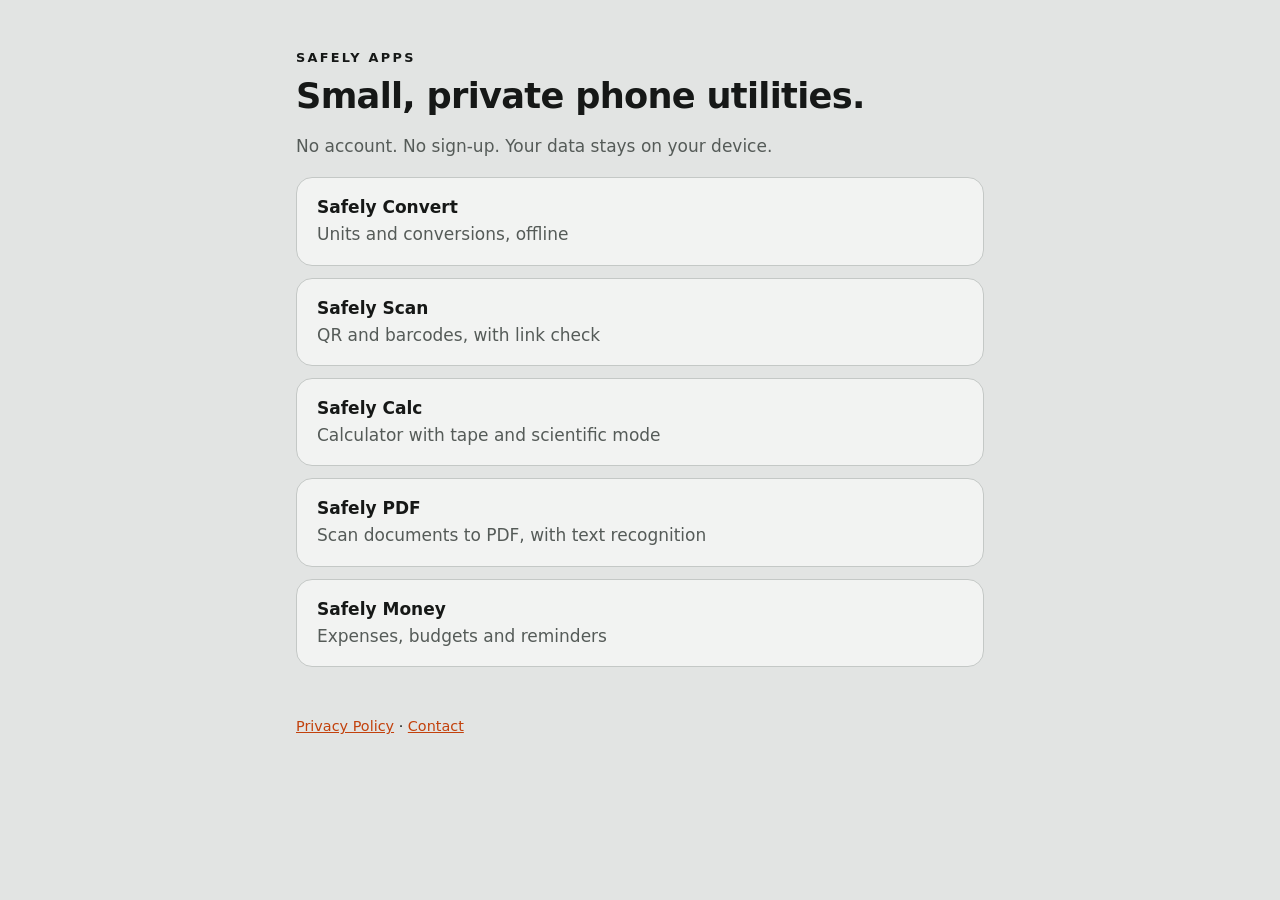
==== index.html @ 93332233 "Safely Apps site: home and privacy policy Co-authored-by: Isaac <no-reply@databricks.com>" ====
<!doctype html>
<html lang="en">
<head>
<meta charset="utf-8">
<meta name="viewport" content="width=device-width, initial-scale=1">
<title>Safely Apps</title>
<meta name="description" content="Small, private phone utilities. No account, your data stays on your device.">
<link rel="stylesheet" href="style.css">
</head>
<body>
<main>
  <p class="eyebrow">Safely Apps</p>
  <h1>Small, private phone utilities.</h1>
  <p class="muted">No account. No sign-up. Your data stays on your device.</p>
  <ul class="apps">
    <li><strong>Safely Convert</strong><span class="muted">Units and conversions, offline</span></li>
    <li><strong>Safely Scan</strong><span class="muted">QR and barcodes, with link check</span></li>
    <li><strong>Safely Calc</strong><span class="muted">Calculator with tape and scientific mode</span></li>
    <li><strong>Safely PDF</strong><span class="muted">Scan documents to PDF, with text recognition</span></li>
    <li><strong>Safely Money</strong><span class="muted">Expenses, budgets and reminders</span></li>
  </ul>
  <footer>
    <a href="safely/privacy/">Privacy Policy</a> ·
    <a href="mailto:wulfcode.apps@gmail.com">Contact</a>
  </footer>
</main>
</body>
</html>
---- style.css ----
:root {
  --bg: #e2e4e3;
  --surface: #f2f3f2;
  --ink: #161817;
  --muted: #555b58;
  --line: #c4c8c6;
  --accent: #c2410c;
  color-scheme: light dark;
}
@media (prefers-color-scheme: dark) {
  :root {
    --bg: #161817;
    --surface: #1f2221;
    --ink: #eceeed;
    --muted: #a3aaa6;
    --line: #333836;
    --accent: #fb8a4c;
  }
}
* { box-sizing: border-box; }
body {
  margin: 0;
  background: var(--bg);
  color: var(--ink);
  font: 17px/1.6 ui-sans-serif, system-ui, -apple-system, "Segoe UI", Roboto, sans-serif;
}
main { max-width: 720px; margin: 0 auto; padding: 48px 16px 80px; }
h1 { font-size: 2.2rem; line-height: 1.15; letter-spacing: -0.02em; margin: 0.2em 0 0.3em; }
h2 { font-size: 1.15rem; margin: 2em 0 0.4em; }
a { color: var(--accent); }
.eyebrow { text-transform: uppercase; letter-spacing: 0.18em; font-size: 0.8rem; font-weight: 700; margin: 0; }
.eyebrow a { color: var(--ink); text-decoration: none; }
.muted { color: var(--muted); }
hr { border: 0; border-top: 1px solid var(--line); margin: 64px 0; }
ul { padding-left: 1.2em; }
.apps { list-style: none; padding: 0; display: grid; gap: 12px; }
.apps li { background: var(--surface); border: 1px solid var(--line); border-radius: 16px; padding: 16px 20px; }
.apps strong { display: block; }
footer { margin-top: 48px; font-size: 0.9rem; }
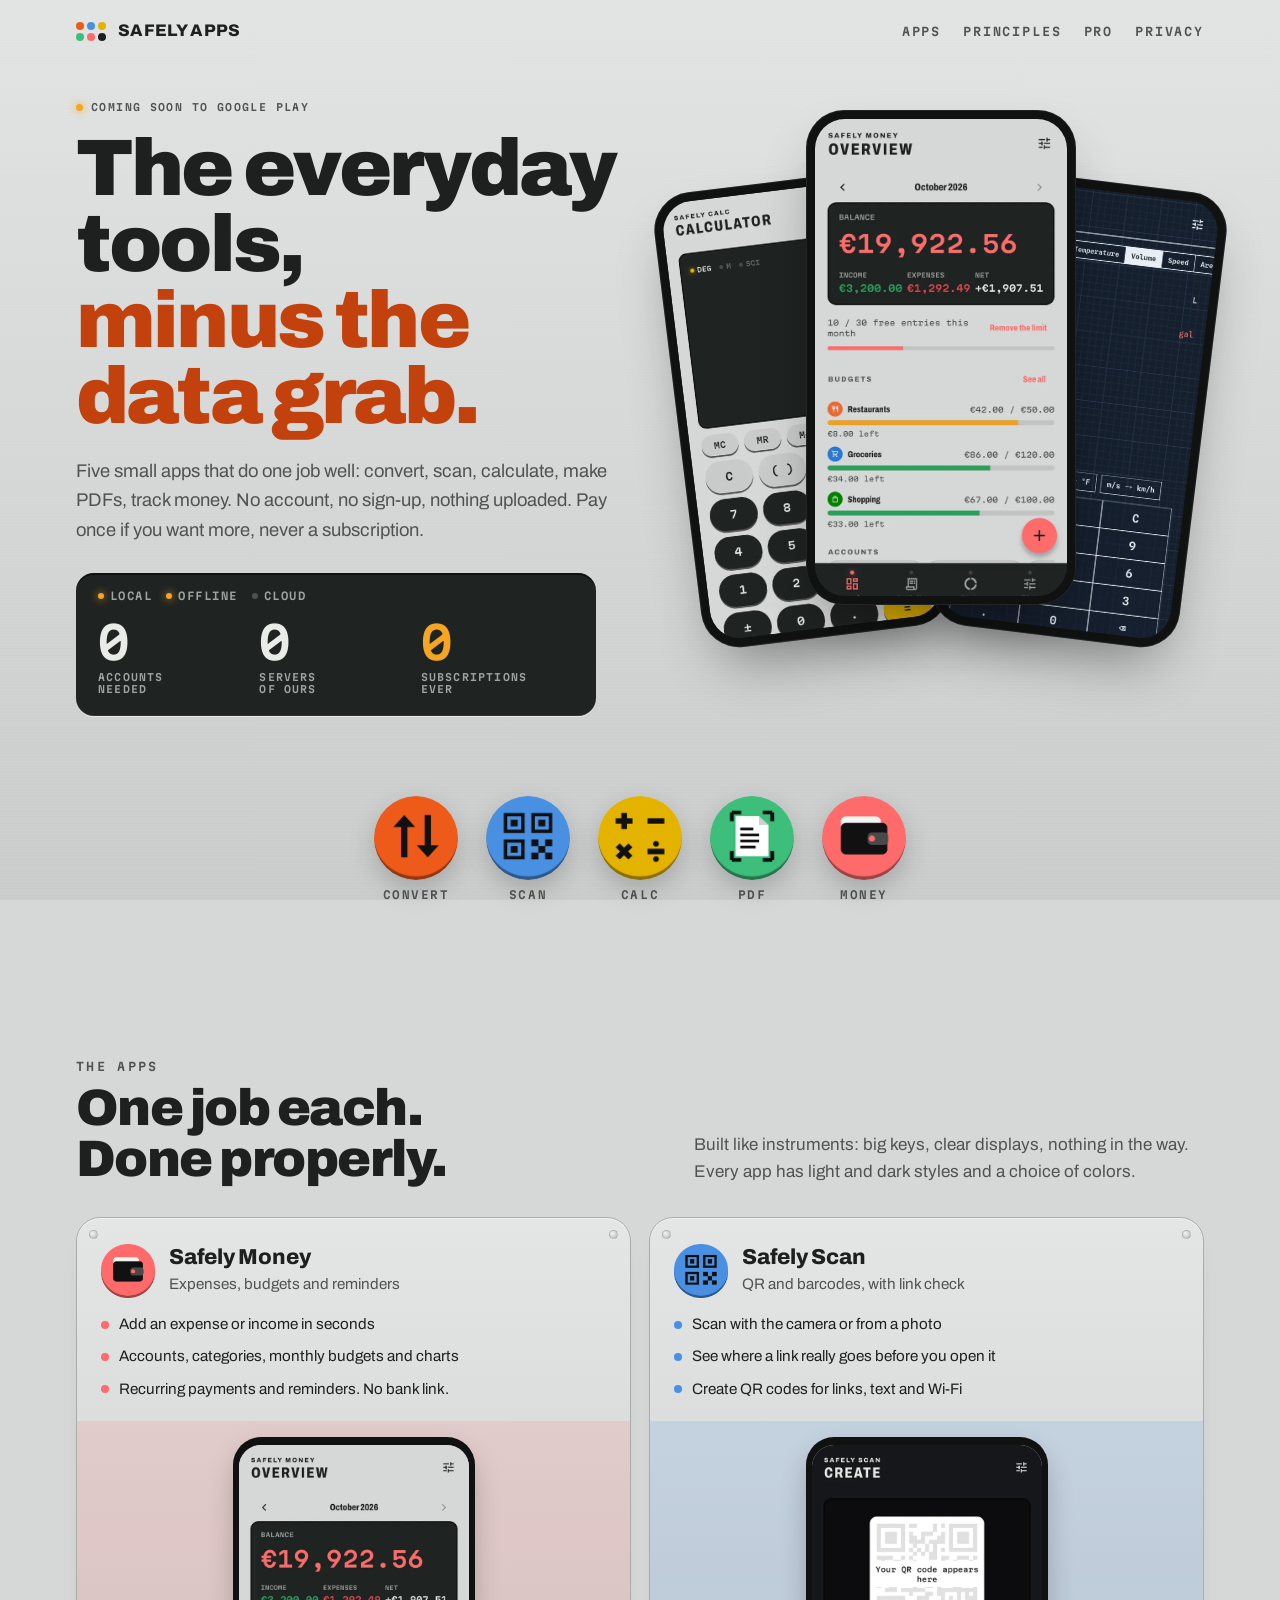
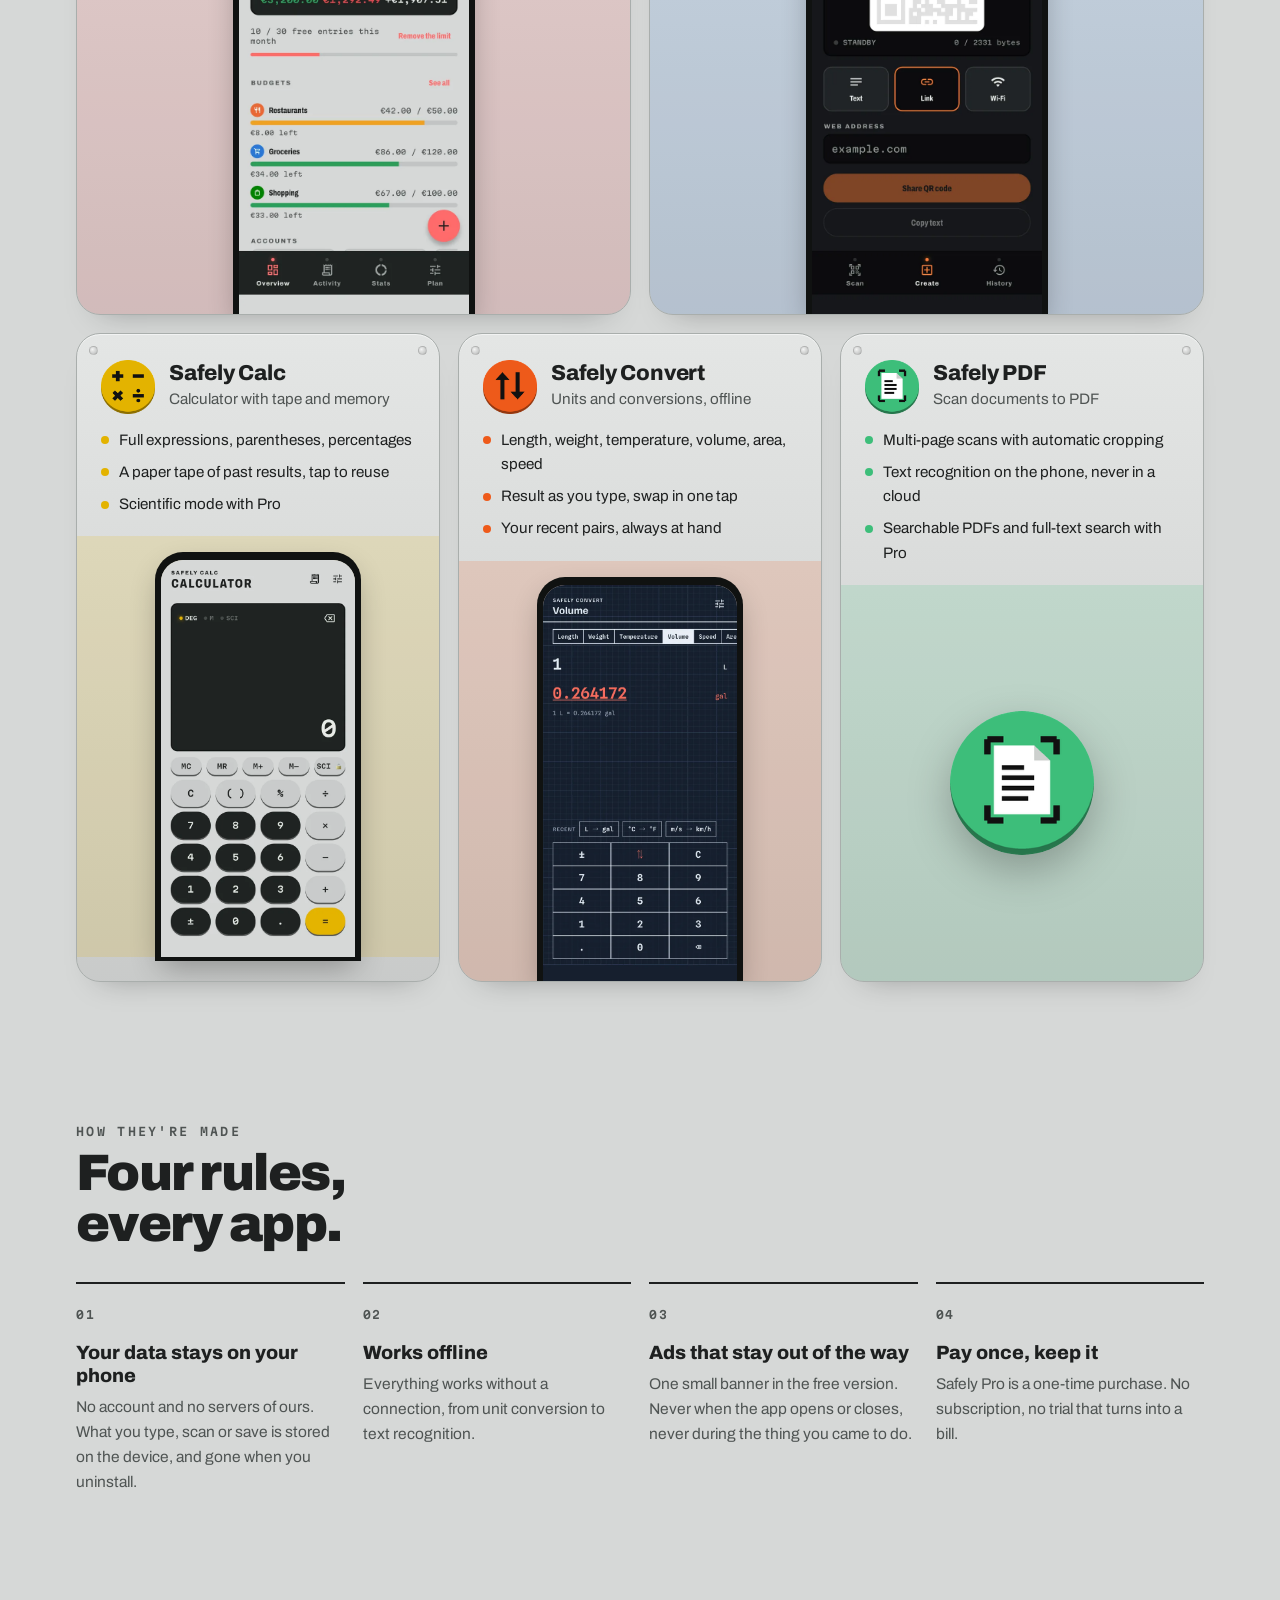
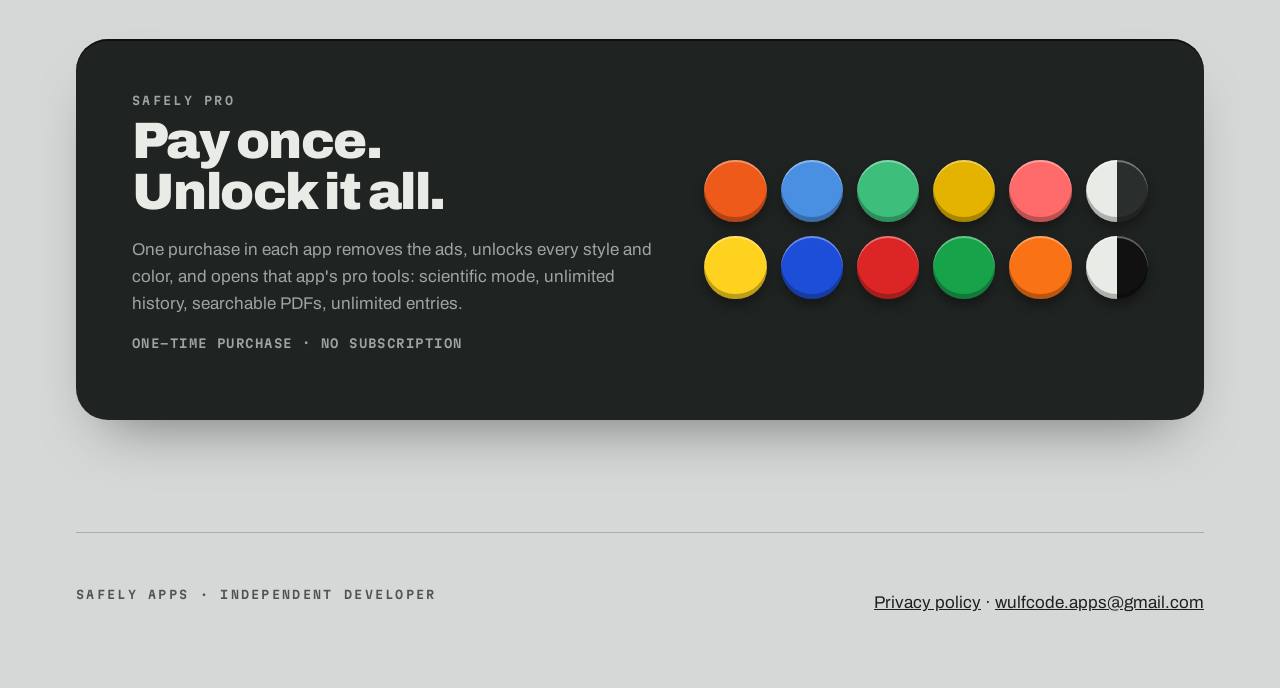
==== commit 6bce0e8e: "Redesign: instrument look, app modules with screenshots, principles, Pro Co-authored-by: Isaac <no-r" ====
--- a/index.html
+++ b/index.html
@@ -4,25 +4,309 @@
 <meta charset="utf-8">
 <meta name="viewport" content="width=device-width, initial-scale=1">
 <title>Safely Apps</title>
-<meta name="description" content="Small, private phone utilities. No account, your data stays on your device.">
+<meta name="description" content="Five small phone utilities that keep your data on your phone. No account, no sign-up, works offline. One-time Pro, never a subscription.">
+<meta property="og:title" content="Safely Apps">
+<meta property="og:description" content="Phone utilities that stay on your phone.">
+<meta property="og:image" content="https://jaranark.github.io/img/money.webp">
+<link rel="icon" href="img/key-converter.png">
+<link rel="preconnect" href="https://fonts.googleapis.com">
+<link rel="preconnect" href="https://fonts.gstatic.com" crossorigin>
+<link rel="stylesheet" href="https://fonts.googleapis.com/css2?family=Archivo:wght@400;600;700;800;900&family=Martian+Mono:wght@500;600&display=swap">
 <link rel="stylesheet" href="style.css">
+<style>
+  .wrap { max-width: 1160px; margin: 0 auto; padding: 0 16px; }
+
+  /* ---------- top bar ---------- */
+  .top { display: flex; align-items: center; justify-content: space-between; padding: 22px 0; }
+  .brand { display: flex; align-items: center; gap: 12px; text-decoration: none; color: var(--ink); }
+  .brand b { font: 800 1.05rem/1 var(--font); letter-spacing: 0.02em; }
+  .dots { display: grid; grid-template-columns: repeat(3, 8px); gap: 3px; }
+  .dots i { width: 8px; height: 8px; border-radius: 50%; background: var(--c); }
+  nav { display: flex; gap: 22px; }
+  nav a { font: 600 0.72rem/1 var(--mono); letter-spacing: 0.16em; text-transform: uppercase; color: var(--muted); text-decoration: none; }
+  nav a:hover { color: var(--ink); }
+  @media (max-width: 640px) { nav a:not(.keep) { display: none; } }
+
+  /* ---------- hero ---------- */
+  .hero { display: grid; grid-template-columns: 1.05fr 1fr; gap: 48px; align-items: center; padding: 40px 0 72px; }
+  @media (max-width: 900px) { .hero { grid-template-columns: 1fr; padding-top: 16px; } }
+  h1 {
+    font: 900 clamp(2.6rem, 7vw, 5rem)/0.95 var(--font);
+    letter-spacing: -0.035em;
+    margin: 18px 0 22px;
+  }
+  h1 em { font-style: normal; color: var(--accent); }
+  .lede { font-size: 1.15rem; max-width: 34em; color: var(--muted); margin: 0 0 28px; }
+
+  /* the dark readout, like the calculator display */
+  .readout {
+    background: var(--display);
+    color: var(--on-display);
+    border-radius: 18px;
+    padding: 18px 22px 20px;
+    box-shadow: inset 0 2px 0 rgba(0,0,0,0.5), inset 0 -1px 0 rgba(255,255,255,0.06), 0 1px 0 rgba(255,255,255,0.5);
+    max-width: 520px;
+  }
+  .readout .row { display: flex; gap: 14px; font: 600 0.66rem/1 var(--mono); letter-spacing: 0.14em; color: var(--on-display-muted); }
+  .readout .row span::before { content: ""; display: inline-block; width: 6px; height: 6px; border-radius: 50%; background: #4b524f; margin-right: 6px; vertical-align: 1px; }
+  .readout .row span.on::before { background: var(--led); box-shadow: 0 0 8px var(--led); }
+  .stats { display: grid; grid-template-columns: repeat(3, 1fr); gap: 8px; margin-top: 18px; }
+  .stats div { font: 600 0.62rem/1.3 var(--mono); letter-spacing: 0.12em; color: var(--on-display-muted); text-transform: uppercase; }
+  .stats strong { display: block; font: 600 clamp(2rem, 5vw, 2.8rem)/1 var(--mono); color: var(--on-display); letter-spacing: -0.02em; margin-bottom: 6px; }
+  .stats div:last-child strong { color: var(--led); }
+
+  /* phones */
+  .phones { position: relative; height: 600px; }
+  @media (max-width: 900px) { .phones { height: 520px; } }
+  .phone {
+    position: absolute; width: 250px; aspect-ratio: 600 / 1100;
+    border-radius: 38px; padding: 9px; background: #101211;
+    box-shadow: 0 30px 60px -20px rgba(0,0,0,0.45), 0 0 0 1px rgba(255,255,255,0.08) inset;
+    transition: transform .5s cubic-bezier(.2,.8,.2,1);
+  }
+  .phone img { width: 100%; height: 100%; object-fit: cover; object-position: top; border-radius: 30px; }
+  .phone.p1 { left: 0; top: 70px; transform: rotate(-7deg); }
+  .phone.p2 { left: 50%; top: 0; transform: translateX(-50%); z-index: 2; width: 270px; }
+  .phone.p3 { right: 0; top: 70px; transform: rotate(7deg); }
+  .phones:hover .p1 { transform: rotate(-10deg) translateX(-14px); }
+  .phones:hover .p3 { transform: rotate(10deg) translateX(14px); }
+  @media (max-width: 560px) {
+    .phone { width: 170px; } .phone.p2 { width: 200px; }
+    .phones { height: 400px; }
+  }
+
+  /* ---------- keys strip ---------- */
+  .keys { display: flex; flex-wrap: wrap; justify-content: center; gap: 28px; padding: 8px 0 88px; }
+  .key { display: grid; justify-items: center; gap: 10px; text-decoration: none; color: var(--ink); }
+  .key img {
+    width: 84px; height: 84px; border-radius: 50%;
+    filter: drop-shadow(0 10px 12px rgba(0,0,0,0.18));
+    transition: transform .12s ease, filter .12s ease;
+  }
+  .key:hover img { transform: translateY(-3px); filter: drop-shadow(0 14px 16px rgba(0,0,0,0.22)); }
+  .key:active img { transform: translateY(3px); filter: drop-shadow(0 3px 4px rgba(0,0,0,0.2)); }
+  .key span { font: 600 0.68rem/1 var(--mono); letter-spacing: 0.14em; text-transform: uppercase; color: var(--muted); }
+
+  /* ---------- sections ---------- */
+  section { padding: 72px 0; }
+  .head { display: flex; align-items: end; justify-content: space-between; gap: 24px; margin-bottom: 32px; flex-wrap: wrap; }
+  h2 { font: 900 clamp(2rem, 5vw, 3.2rem)/1 var(--font); letter-spacing: -0.03em; margin: 10px 0 0; }
+  .head p { max-width: 30em; margin: 0; color: var(--muted); }
+
+  /* app modules: panels with screws in the corners */
+  .modules { display: grid; grid-template-columns: repeat(6, 1fr); gap: 18px; }
+  .module {
+    grid-column: span 2;
+    position: relative;
+    background: linear-gradient(180deg, var(--surface), color-mix(in srgb, var(--surface) 88%, #000));
+    border: 1px solid var(--line);
+    border-radius: 24px;
+    padding: 26px 24px 24px;
+    box-shadow: 0 1px 0 rgba(255,255,255,0.55) inset, 0 18px 30px -24px rgba(0,0,0,0.35);
+    display: flex; flex-direction: column; gap: 14px;
+    overflow: hidden;
+  }
+  .module.wide { grid-column: span 3; }
+  @media (max-width: 960px) { .module, .module.wide { grid-column: span 3; } }
+  @media (max-width: 640px) { .module, .module.wide { grid-column: span 6; } }
+  .module::before, .module::after {
+    content: ""; position: absolute; top: 12px; width: 7px; height: 7px; border-radius: 50%;
+    background: radial-gradient(circle at 35% 35%, #fff8, #0003); border: 1px solid #0002;
+  }
+  .module::before { left: 12px; } .module::after { right: 12px; }
+  .module .id { display: flex; align-items: center; gap: 14px; }
+  .module .id img { width: 54px; height: 54px; }
+  .module h3 { font: 800 1.35rem/1.1 var(--font); margin: 0; letter-spacing: -0.01em; }
+  .module .tag { font-size: 0.95rem; color: var(--muted); margin: 2px 0 0; }
+  .module ul { list-style: none; padding: 0; margin: 0; display: grid; gap: 8px; font-size: 0.95rem; }
+  .module li { display: flex; gap: 10px; }
+  .module li::before { content: ""; flex: none; width: 8px; height: 8px; margin-top: 0.55em; border-radius: 50%; background: var(--c); }
+  .module .shot { margin: 6px -24px -24px; padding: 18px 24px 0; background: color-mix(in srgb, var(--c) 16%, transparent); display: flex; justify-content: center; }
+  .module .shot img { width: 62%; max-width: 230px; border-radius: 22px 22px 0 0; box-shadow: 0 -2px 0 6px #101211, 0 10px 30px rgba(0,0,0,0.3); margin-top: 6px; }
+  .module .shot.art { flex: 1; align-items: center; padding: 28px 24px; }
+  .module .shot.art img { width: 46%; max-width: 160px; border-radius: 50%; box-shadow: none; filter: drop-shadow(0 16px 20px rgba(0,0,0,0.25)); margin: 0; }
+  .status { margin: 0; font: 600 0.62rem/1 var(--mono); letter-spacing: 0.14em; text-transform: uppercase; color: var(--muted); display: flex; align-items: center; gap: 8px; }
+  .status::before { content: ""; width: 7px; height: 7px; border-radius: 50%; background: var(--led); box-shadow: 0 0 8px var(--led); }
+
+  /* principles */
+  .principles { display: grid; grid-template-columns: repeat(4, 1fr); gap: 18px; }
+  @media (max-width: 960px) { .principles { grid-template-columns: repeat(2, 1fr); } }
+  @media (max-width: 560px) { .principles { grid-template-columns: 1fr; } }
+  .principle { border-top: 2px solid var(--ink); padding-top: 16px; }
+  .principle .n { font: 600 0.7rem/1 var(--mono); letter-spacing: 0.14em; color: var(--muted); }
+  .principle h3 { font: 800 1.2rem/1.2 var(--font); margin: 14px 0 8px; }
+  .principle p { margin: 0; color: var(--muted); font-size: 0.97rem; }
+
+  /* pro */
+  .pro {
+    background: var(--display); color: var(--on-display);
+    border-radius: 32px; padding: clamp(28px, 5vw, 56px);
+    display: grid; grid-template-columns: 1.2fr 1fr; gap: 40px; align-items: center;
+    box-shadow: inset 0 2px 0 rgba(0,0,0,0.5), 0 30px 60px -30px rgba(0,0,0,0.5);
+  }
+  @media (max-width: 860px) { .pro { grid-template-columns: 1fr; } }
+  .pro .eyebrow { color: var(--on-display-muted); }
+  .pro h2 { color: var(--on-display); }
+  .pro p { color: var(--on-display-muted); max-width: 32em; }
+  .price { font: 600 0.75rem/1.5 var(--mono); letter-spacing: 0.12em; text-transform: uppercase; color: var(--led); }
+  .swatches { display: grid; grid-template-columns: repeat(6, 1fr); gap: 14px; }
+  .swatches i {
+    aspect-ratio: 1; border-radius: 50%; background: var(--c);
+    box-shadow: inset 0 -5px 0 rgba(0,0,0,0.25), inset 0 2px 0 rgba(255,255,255,0.35), 0 6px 12px rgba(0,0,0,0.35);
+  }
+  .swatches i.ring { background: conic-gradient(var(--c) 0 50%, #e9ece6 0); }
+
+  footer { padding: 56px 0 72px; display: flex; justify-content: space-between; gap: 16px; flex-wrap: wrap; border-top: 1px solid var(--line); margin-top: 40px; }
+  footer a { color: var(--ink); }
+</style>
 </head>
 <body>
-<main>
-  <p class="eyebrow">Safely Apps</p>
-  <h1>Small, private phone utilities.</h1>
-  <p class="muted">No account. No sign-up. Your data stays on your device.</p>
-  <ul class="apps">
-    <li><strong>Safely Convert</strong><span class="muted">Units and conversions, offline</span></li>
-    <li><strong>Safely Scan</strong><span class="muted">QR and barcodes, with link check</span></li>
-    <li><strong>Safely Calc</strong><span class="muted">Calculator with tape and scientific mode</span></li>
-    <li><strong>Safely PDF</strong><span class="muted">Scan documents to PDF, with text recognition</span></li>
-    <li><strong>Safely Money</strong><span class="muted">Expenses, budgets and reminders</span></li>
-  </ul>
+<div class="wrap">
+
+  <header class="top">
+    <a class="brand" href="./">
+      <span class="dots" aria-hidden="true">
+        <i style="--c:var(--orange)"></i><i style="--c:var(--blue)"></i><i style="--c:var(--yellow)"></i>
+        <i style="--c:var(--green)"></i><i style="--c:var(--coral)"></i><i style="--c:var(--ink)"></i>
+      </span>
+      <b>SAFELY APPS</b>
+    </a>
+    <nav>
+      <a href="#apps">Apps</a>
+      <a href="#principles">Principles</a>
+      <a href="#pro">Pro</a>
+      <a class="keep" href="safely/privacy/">Privacy</a>
+    </nav>
+  </header>
+
+  <section class="hero" aria-labelledby="hero-title">
+    <div>
+      <p class="status">Coming soon to Google Play</p>
+      <h1 id="hero-title">The everyday tools,<br><em>minus the data grab.</em></h1>
+      <p class="lede">Five small apps that do one job well: convert, scan, calculate, make PDFs, track money. No account, no sign-up, nothing uploaded. Pay once if you want more, never a subscription.</p>
+      <div class="readout" role="img" aria-label="Accounts needed: zero. Our servers: zero. Subscriptions: zero.">
+        <div class="row"><span class="on">LOCAL</span><span class="on">OFFLINE</span><span>CLOUD</span></div>
+        <div class="stats">
+          <div><strong>0</strong>Accounts<br>needed</div>
+          <div><strong>0</strong>Servers<br>of ours</div>
+          <div><strong>0</strong>Subscriptions<br>ever</div>
+        </div>
+      </div>
+    </div>
+    <div class="phones" aria-hidden="true">
+      <div class="phone p1"><img src="img/calculator.webp" alt=""></div>
+      <div class="phone p2"><img src="img/money.webp" alt=""></div>
+      <div class="phone p3"><img src="img/converter.webp" alt=""></div>
+    </div>
+  </section>
+
+  <div class="keys" aria-label="The apps">
+    <a class="key" href="#convert"><img src="img/key-converter.png" alt=""><span>Convert</span></a>
+    <a class="key" href="#scan"><img src="img/key-scanner.png" alt=""><span>Scan</span></a>
+    <a class="key" href="#calc"><img src="img/key-calculator.png" alt=""><span>Calc</span></a>
+    <a class="key" href="#pdf"><img src="img/key-docscan.png" alt=""><span>PDF</span></a>
+    <a class="key" href="#money"><img src="img/key-money.png" alt=""><span>Money</span></a>
+  </div>
+
+  <section id="apps" aria-labelledby="apps-title">
+    <div class="head">
+      <div>
+        <p class="eyebrow">The apps</p>
+        <h2 id="apps-title">One job each.<br>Done properly.</h2>
+      </div>
+      <p>Built like instruments: big keys, clear displays, nothing in the way. Every app has light and dark styles and a choice of colors.</p>
+    </div>
+
+    <div class="modules">
+      <article class="module wide" id="money" style="--c:var(--coral)">
+        <div class="id"><img src="img/key-money.png" alt=""><div><h3>Safely Money</h3><p class="tag">Expenses, budgets and reminders</p></div></div>
+        <ul>
+          <li>Add an expense or income in seconds</li>
+          <li>Accounts, categories, monthly budgets and charts</li>
+          <li>Recurring payments and reminders. No bank link.</li>
+        </ul>
+        <div class="shot"><img src="img/money.webp" alt="Safely Money overview: balance, income and expenses, budgets by category" loading="lazy"></div>
+      </article>
+
+      <article class="module wide" id="scan" style="--c:var(--blue)">
+        <div class="id"><img src="img/key-scanner.png" alt=""><div><h3>Safely Scan</h3><p class="tag">QR and barcodes, with link check</p></div></div>
+        <ul>
+          <li>Scan with the camera or from a photo</li>
+          <li>See where a link really goes before you open it</li>
+          <li>Create QR codes for links, text and Wi-Fi</li>
+        </ul>
+        <div class="shot"><img src="img/scanner.webp" alt="Safely Scan: creating a QR code for a link" loading="lazy"></div>
+      </article>
+
+      <article class="module" id="calc" style="--c:var(--yellow)">
+        <div class="id"><img src="img/key-calculator.png" alt=""><div><h3>Safely Calc</h3><p class="tag">Calculator with tape and memory</p></div></div>
+        <ul>
+          <li>Full expressions, parentheses, percentages</li>
+          <li>A paper tape of past results, tap to reuse</li>
+          <li>Scientific mode with Pro</li>
+        </ul>
+        <div class="shot"><img src="img/calculator.webp" alt="Safely Calc keypad and display" loading="lazy"></div>
+      </article>
+
+      <article class="module" id="convert" style="--c:var(--orange)">
+        <div class="id"><img src="img/key-converter.png" alt=""><div><h3>Safely Convert</h3><p class="tag">Units and conversions, offline</p></div></div>
+        <ul>
+          <li>Length, weight, temperature, volume, area, speed</li>
+          <li>Result as you type, swap in one tap</li>
+          <li>Your recent pairs, always at hand</li>
+        </ul>
+        <div class="shot"><img src="img/converter.webp" alt="Safely Convert in the Blueprint style, converting litres to gallons" loading="lazy"></div>
+      </article>
+
+      <article class="module" id="pdf" style="--c:var(--green)">
+        <div class="id"><img src="img/key-docscan.png" alt=""><div><h3>Safely PDF</h3><p class="tag">Scan documents to PDF</p></div></div>
+        <ul>
+          <li>Multi-page scans with automatic cropping</li>
+          <li>Text recognition on the phone, never in a cloud</li>
+          <li>Searchable PDFs and full-text search with Pro</li>
+        </ul>
+        <div class="shot art" aria-hidden="true"><img src="img/key-docscan.png" alt=""></div>
+      </article>
+    </div>
+  </section>
+
+  <section id="principles" aria-labelledby="principles-title">
+    <div class="head">
+      <div>
+        <p class="eyebrow">How they're made</p>
+        <h2 id="principles-title">Four rules,<br>every app.</h2>
+      </div>
+    </div>
+    <div class="principles">
+      <div class="principle"><span class="n">01</span><h3>Your data stays on your phone</h3><p>No account and no servers of ours. What you type, scan or save is stored on the device, and gone when you uninstall.</p></div>
+      <div class="principle"><span class="n">02</span><h3>Works offline</h3><p>Everything works without a connection, from unit conversion to text recognition.</p></div>
+      <div class="principle"><span class="n">03</span><h3>Ads that stay out of the way</h3><p>One small banner in the free version. Never when the app opens or closes, never during the thing you came to do.</p></div>
+      <div class="principle"><span class="n">04</span><h3>Pay once, keep it</h3><p>Safely Pro is a one-time purchase. No subscription, no trial that turns into a bill.</p></div>
+    </div>
+  </section>
+
+  <section id="pro" aria-labelledby="pro-title">
+    <div class="pro">
+      <div>
+        <p class="eyebrow">Safely Pro</p>
+        <h2 id="pro-title">Pay once.<br>Unlock it all.</h2>
+        <p>One purchase in each app removes the ads, unlocks every style and color, and opens that app's pro tools: scientific mode, unlimited history, searchable PDFs, unlimited entries.</p>
+        <p class="price">One-time purchase · No subscription</p>
+      </div>
+      <div class="swatches" aria-hidden="true">
+        <i style="--c:var(--orange)"></i><i style="--c:var(--blue)"></i><i style="--c:var(--green)"></i>
+        <i style="--c:var(--yellow)"></i><i style="--c:var(--coral)"></i><i class="ring" style="--c:#2a2e2d"></i>
+        <i style="--c:#ffd21f"></i><i style="--c:#1d4ed8"></i><i style="--c:#dc2626"></i>
+        <i style="--c:#16a34a"></i><i style="--c:#f97316"></i><i class="ring" style="--c:#111"></i>
+      </div>
+    </div>
+  </section>
+
   <footer>
-    <a href="safely/privacy/">Privacy Policy</a> ·
-    <a href="mailto:wulfcode.apps@gmail.com">Contact</a>
+    <span class="eyebrow">Safely Apps · independent developer</span>
+    <span><a href="safely/privacy/">Privacy policy</a> · <a href="mailto:wulfcode.apps@gmail.com">wulfcode.apps@gmail.com</a></span>
   </footer>
-</main>
+</div>
+
 </body>
 </html>
--- a/style.css
+++ b/style.css
@@ -1,39 +1,72 @@
+/* Shared by every page. Same materials as the apps' Instrument theme:
+   brushed aluminum, dark displays, raised round keys. */
 :root {
-  --bg: #e2e4e3;
-  --surface: #f2f3f2;
-  --ink: #161817;
-  --muted: #555b58;
-  --line: #c4c8c6;
+  --alu-top: #e2e4e3;
+  --alu-bottom: #c9cccb;
+  --bg: #d6d8d7;
+  --surface: #e4e6e5;
+  --ink: #1e2020;
+  --muted: #4f5453;
+  --line: #a9aeac;
+  --display: #1f2322;
+  --on-display: #e9ece6;
+  --on-display-muted: #9da5a1;
   --accent: #c2410c;
-  color-scheme: light dark;
+  --orange: #ee5a1a;
+  --blue: #4a90e2;
+  --yellow: #e3b300;
+  --green: #3dbe7a;
+  --coral: #ff6b6b;
+  --led: #f5a524;
+  --font: "Archivo", ui-sans-serif, system-ui, -apple-system, "Segoe UI", Roboto, sans-serif;
+  --mono: "Martian Mono", ui-monospace, "SF Mono", Menlo, monospace;
 }
 @media (prefers-color-scheme: dark) {
-  :root {
-    --bg: #161817;
-    --surface: #1f2221;
+  :root:not([data-theme="light"]) {
+    --alu-top: #262a29;
+    --alu-bottom: #181b1a;
+    --bg: #1c1f1e;
+    --surface: #262a29;
     --ink: #eceeed;
     --muted: #a3aaa6;
-    --line: #333836;
+    --line: #3a3f3d;
+    --display: #0f1111;
     --accent: #fb8a4c;
   }
 }
 * { box-sizing: border-box; }
+html { scroll-behavior: smooth; overflow-x: clip; }
+body { overflow-x: clip; }
+@media (prefers-reduced-motion: reduce) { html { scroll-behavior: auto; } }
 body {
   margin: 0;
-  background: var(--bg);
   color: var(--ink);
-  font: 17px/1.6 ui-sans-serif, system-ui, -apple-system, "Segoe UI", Roboto, sans-serif;
+  background-color: var(--bg);
+  /* brushed metal: a soft vertical gradient plus fine horizontal grain */
+  background-image:
+    repeating-linear-gradient(0deg, rgba(255,255,255,0.035) 0 1px, transparent 1px 3px),
+    linear-gradient(180deg, var(--alu-top), var(--alu-bottom));
+  background-attachment: fixed;
+  font: 17px/1.6 var(--font);
+  -webkit-font-smoothing: antialiased;
 }
-main { max-width: 720px; margin: 0 auto; padding: 48px 16px 80px; }
-h1 { font-size: 2.2rem; line-height: 1.15; letter-spacing: -0.02em; margin: 0.2em 0 0.3em; }
-h2 { font-size: 1.15rem; margin: 2em 0 0.4em; }
 a { color: var(--accent); }
-.eyebrow { text-transform: uppercase; letter-spacing: 0.18em; font-size: 0.8rem; font-weight: 700; margin: 0; }
-.eyebrow a { color: var(--ink); text-decoration: none; }
+img { max-width: 100%; display: block; }
+
+.eyebrow {
+  font: 600 0.72rem/1 var(--mono);
+  letter-spacing: 0.2em;
+  text-transform: uppercase;
+  color: var(--muted);
+  margin: 0;
+}
+.eyebrow a { color: inherit; text-decoration: none; }
 .muted { color: var(--muted); }
-hr { border: 0; border-top: 1px solid var(--line); margin: 64px 0; }
-ul { padding-left: 1.2em; }
-.apps { list-style: none; padding: 0; display: grid; gap: 12px; }
-.apps li { background: var(--surface); border: 1px solid var(--line); border-radius: 16px; padding: 16px 20px; }
-.apps strong { display: block; }
-footer { margin-top: 48px; font-size: 0.9rem; }
+
+/* Long-form pages (privacy policy) */
+.doc { max-width: 720px; margin: 0 auto; padding: 48px 16px 96px; }
+.doc h1 { font-size: clamp(2rem, 6vw, 2.8rem); line-height: 1.05; letter-spacing: -0.02em; font-weight: 800; margin: 0.3em 0 0.2em; }
+.doc h2 { font-size: 1.1rem; font-weight: 700; margin: 2.2em 0 0.4em; }
+.doc ul { padding-left: 1.2em; }
+.doc hr { border: 0; border-top: 1px solid var(--line); margin: 72px 0; }
+.doc .card { background: var(--surface); border: 1px solid var(--line); border-radius: 20px; padding: 4px 24px 12px; margin-top: 28px; }
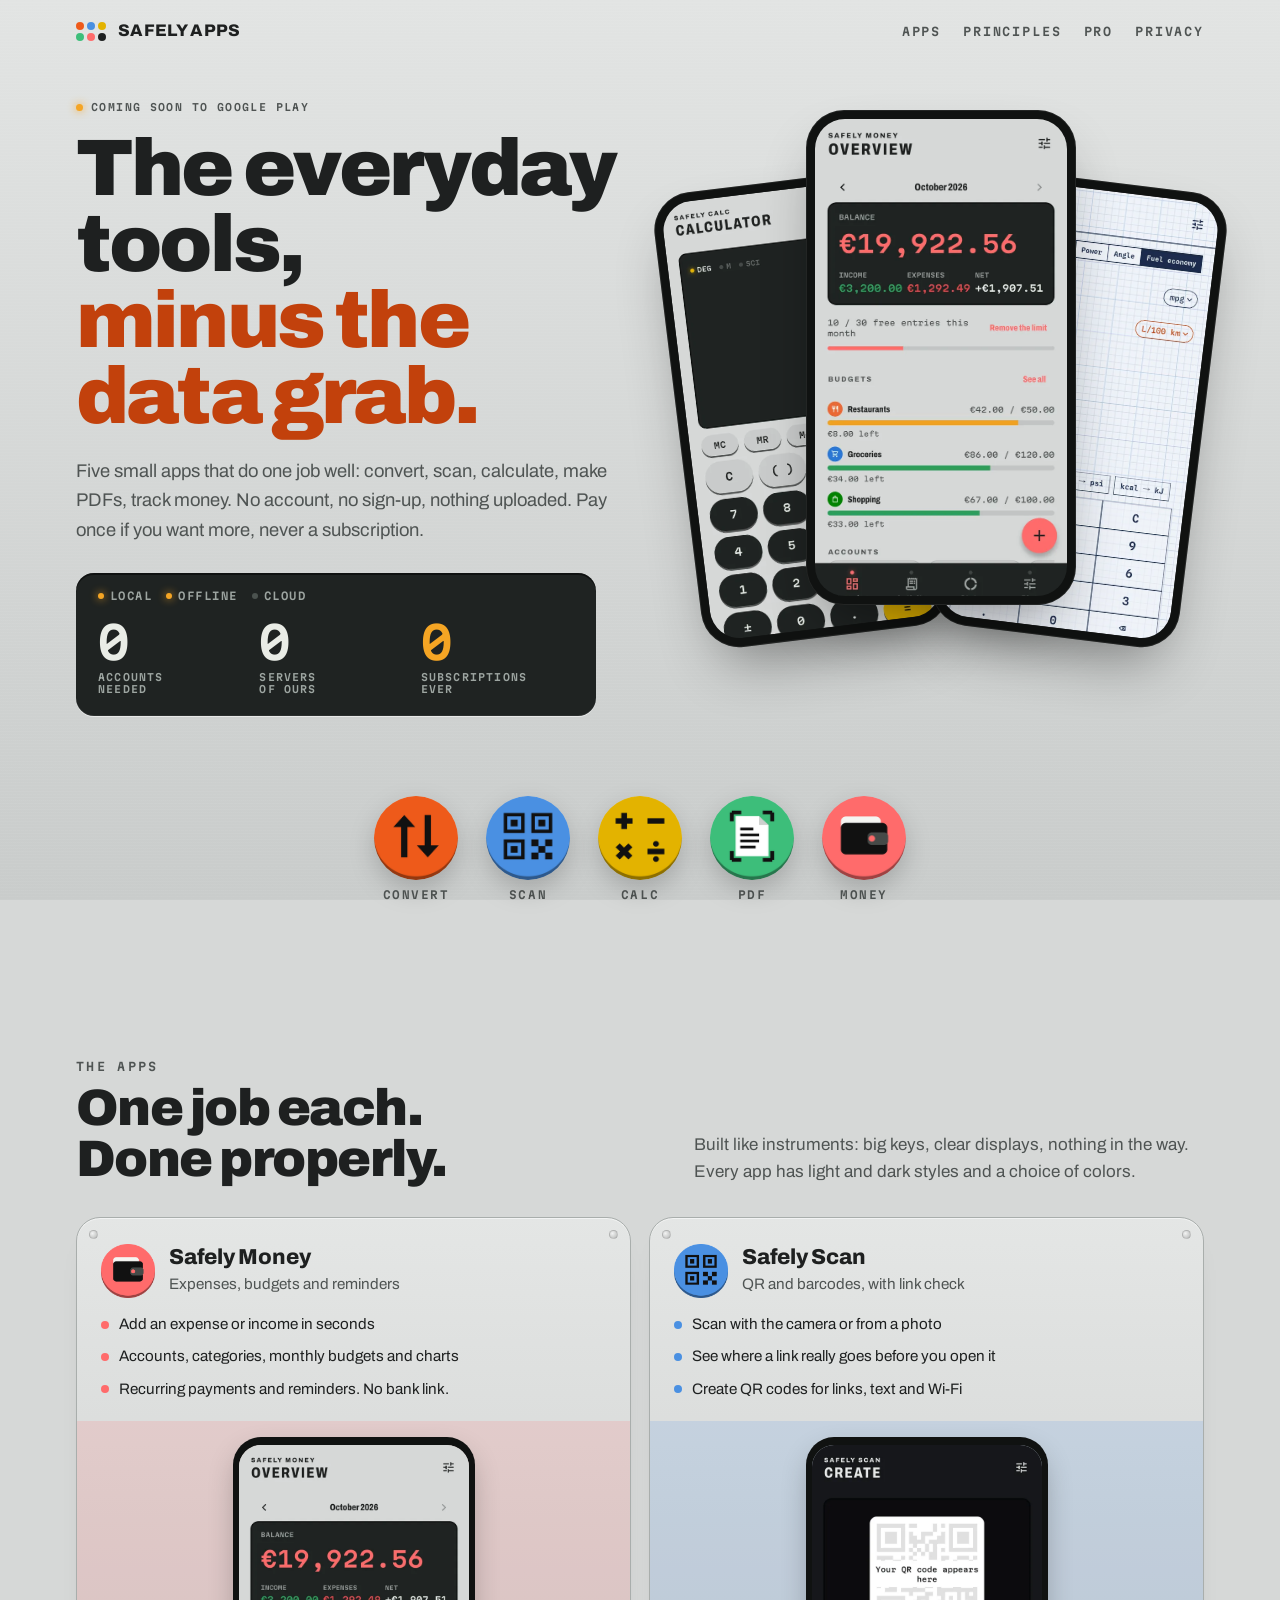
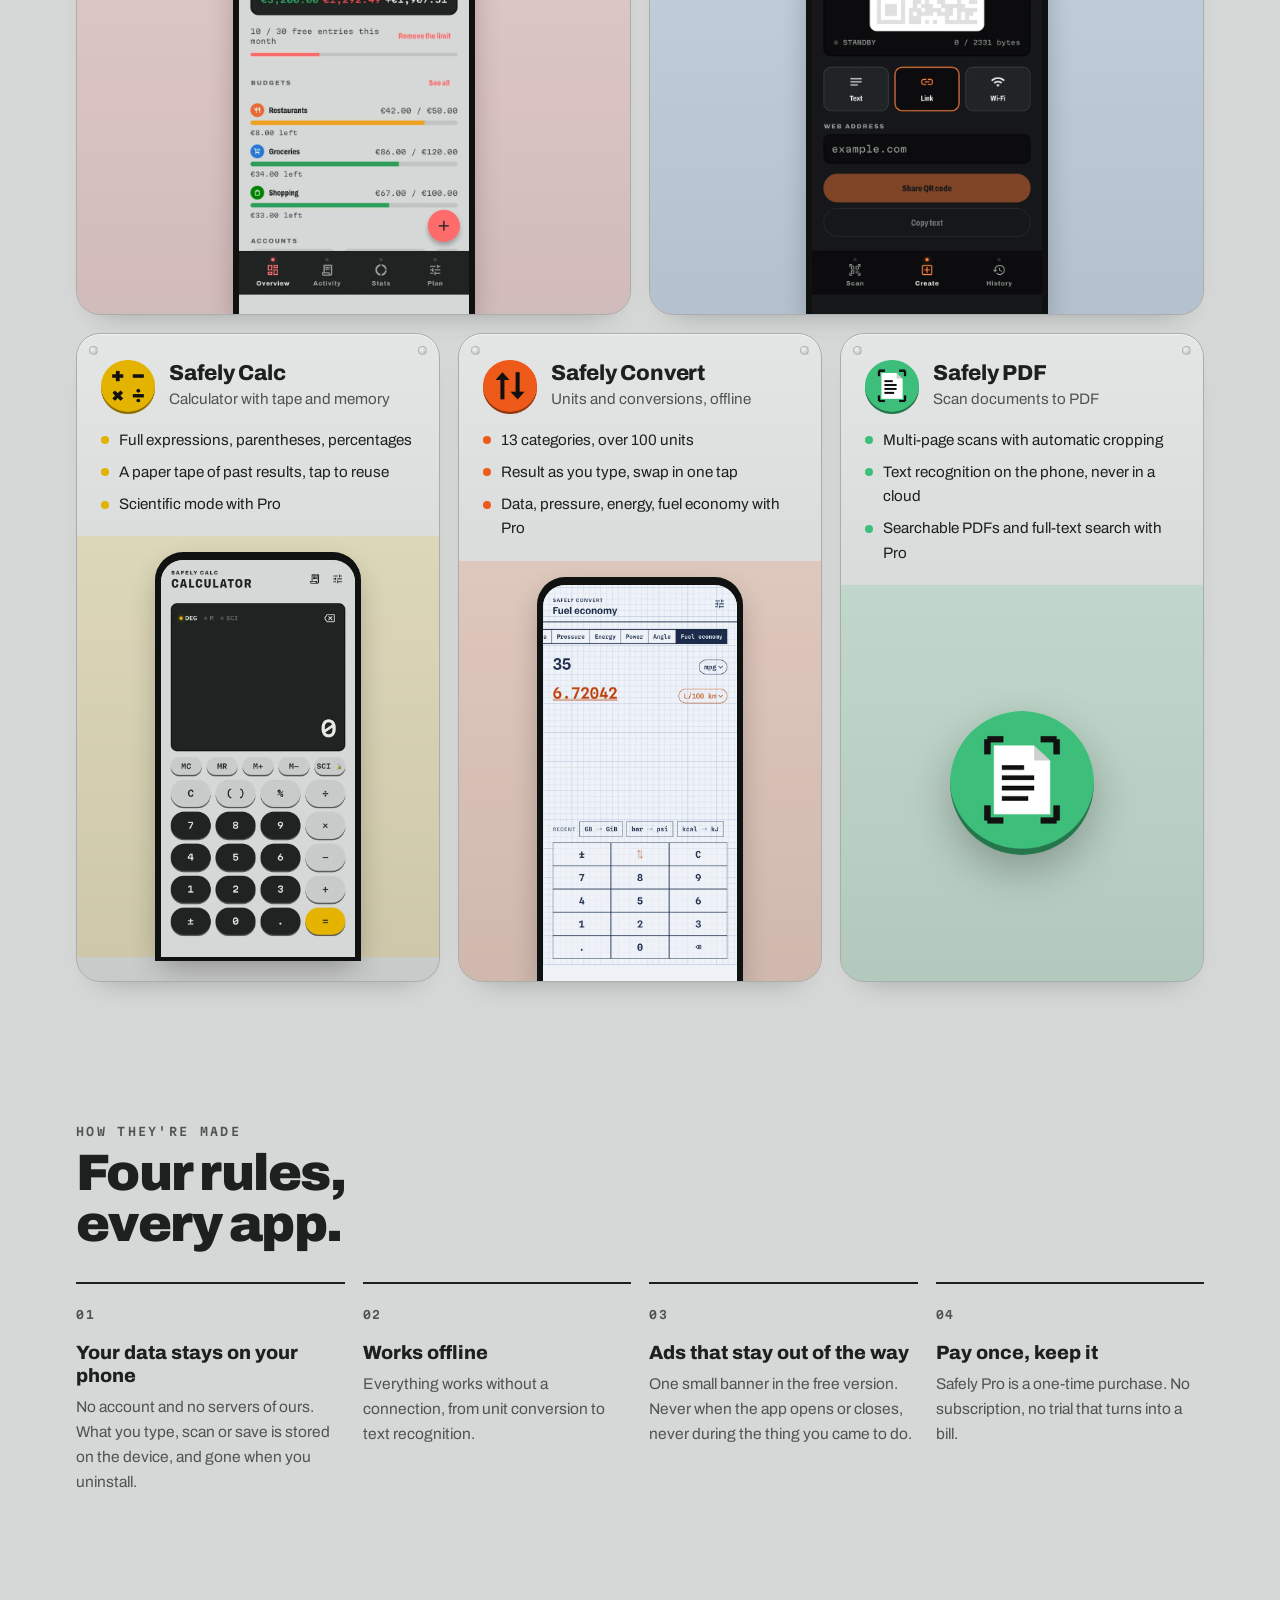
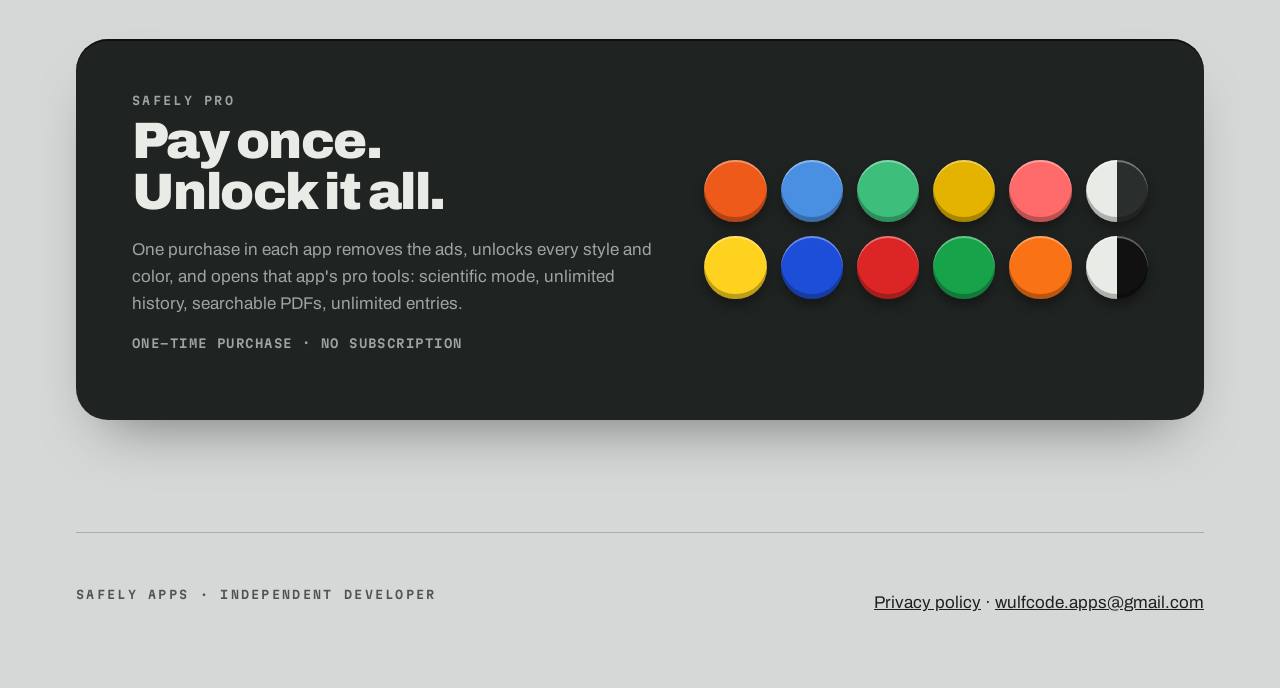
==== commit 22c80826: "Convert: 13 categories, technical units in Pro Co-authored-by: Isaac <no-reply@databricks.com>" ====
--- a/index.html
+++ b/index.html
@@ -251,11 +251,11 @@
       <article class="module" id="convert" style="--c:var(--orange)">
         <div class="id"><img src="img/key-converter.png" alt=""><div><h3>Safely Convert</h3><p class="tag">Units and conversions, offline</p></div></div>
         <ul>
-          <li>Length, weight, temperature, volume, area, speed</li>
+          <li>13 categories, over 100 units</li>
           <li>Result as you type, swap in one tap</li>
-          <li>Your recent pairs, always at hand</li>
-        </ul>
-        <div class="shot"><img src="img/converter.webp" alt="Safely Convert in the Blueprint style, converting litres to gallons" loading="lazy"></div>
+          <li>Data, pressure, energy, fuel economy with Pro</li>
+        </ul>
+        <div class="shot"><img src="img/converter.webp" alt="Safely Convert in the Blueprint style, converting miles per gallon to litres per 100 km" loading="lazy"></div>
       </article>
 
       <article class="module" id="pdf" style="--c:var(--green)">
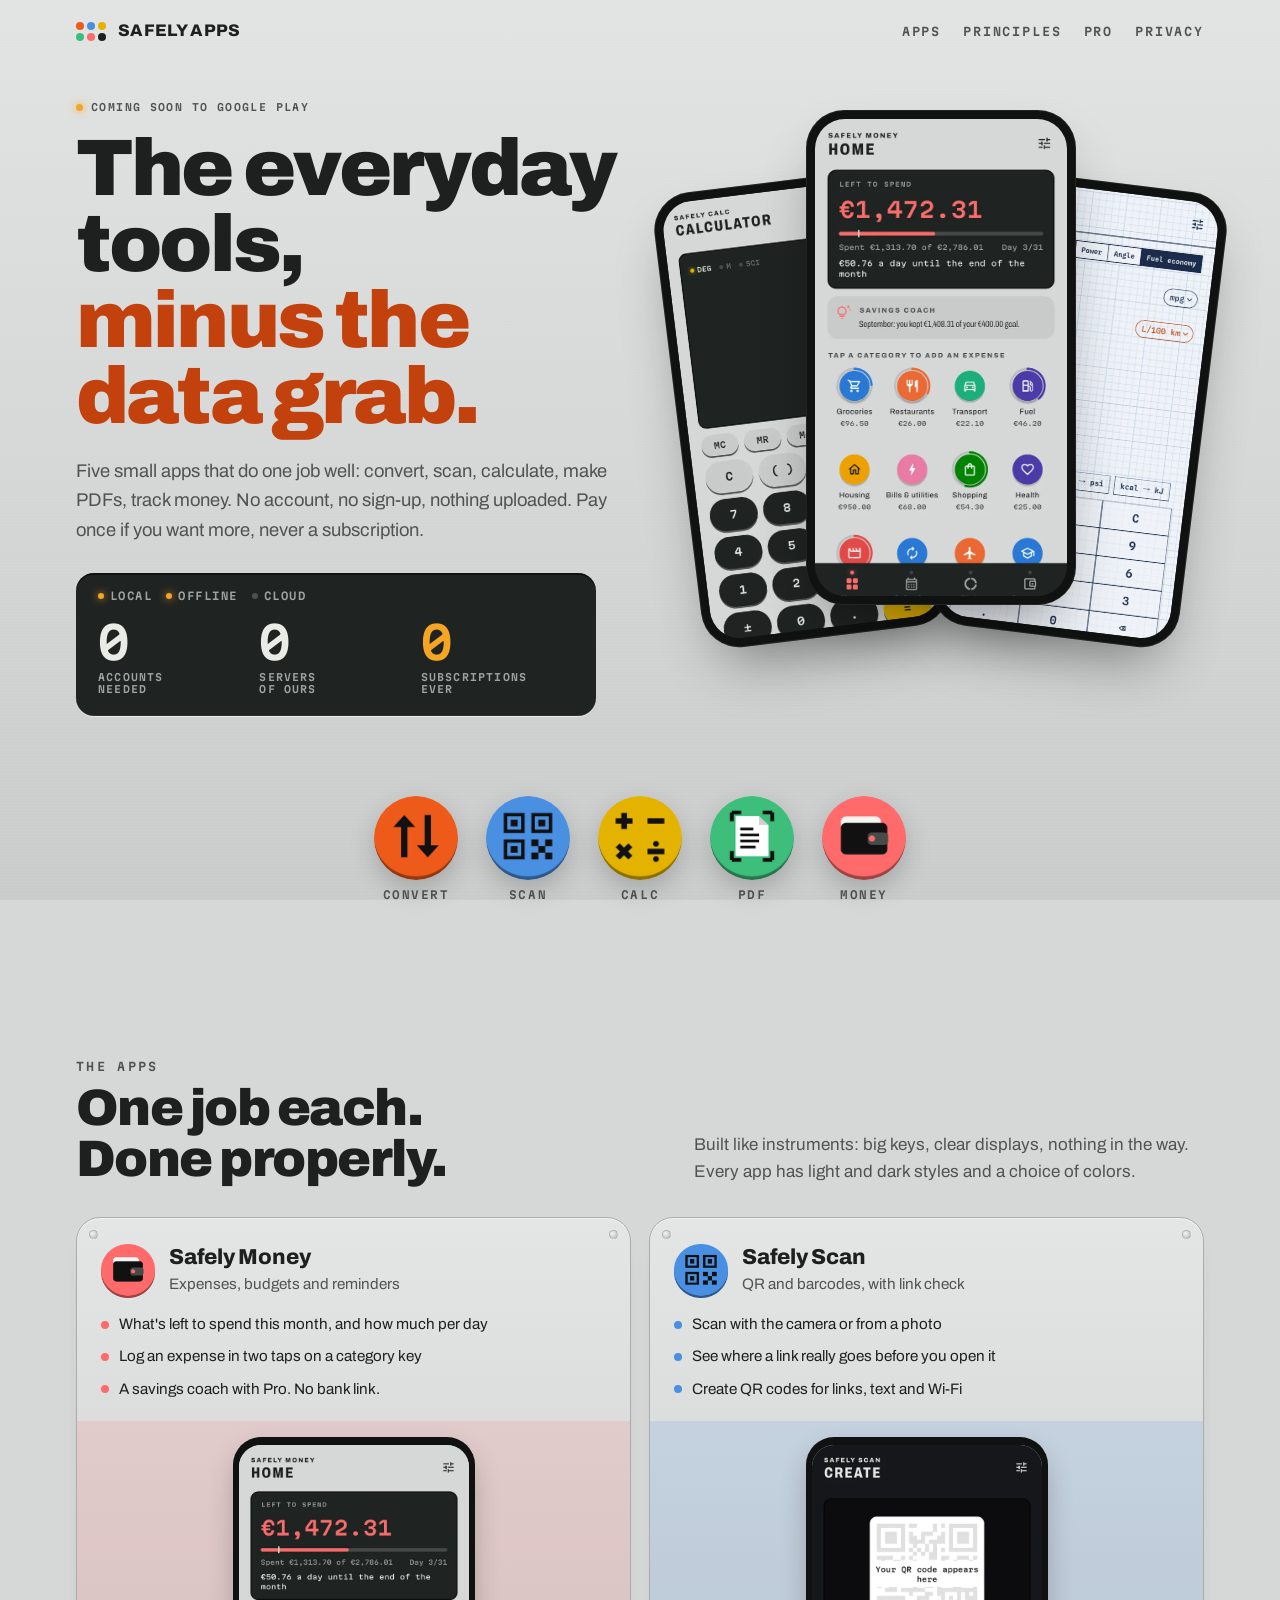
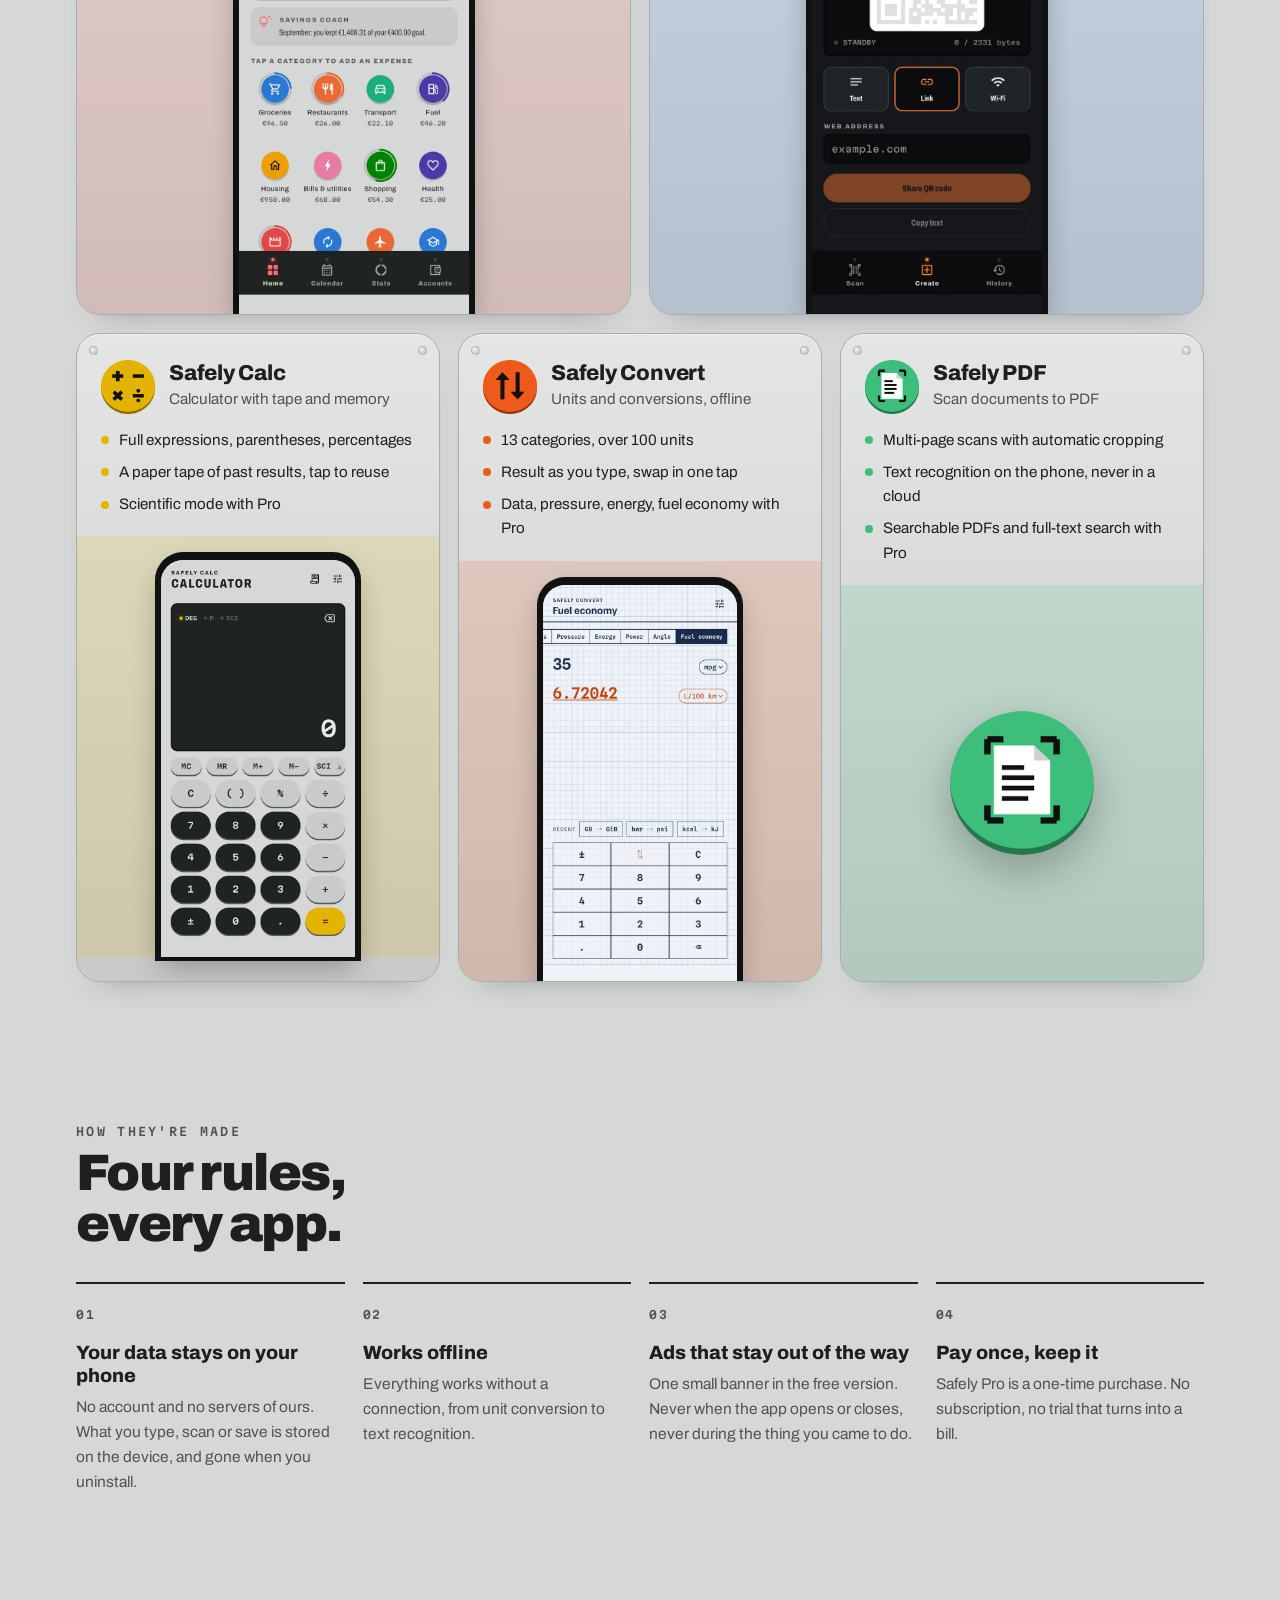
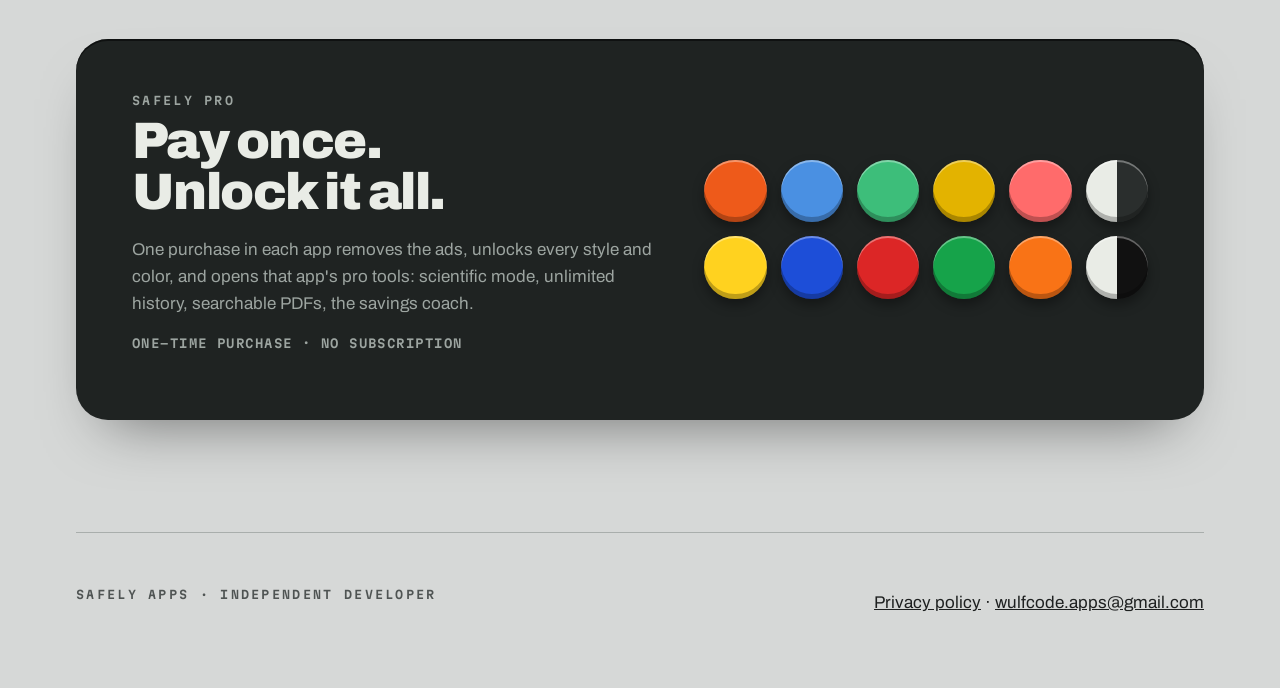
==== commit 4d3b39a1: "Money v2: left to spend, category keys, savings coach Co-authored-by: Isaac <no-reply@databricks.com" ====
--- a/index.html
+++ b/index.html
@@ -221,11 +221,11 @@
       <article class="module wide" id="money" style="--c:var(--coral)">
         <div class="id"><img src="img/key-money.png" alt=""><div><h3>Safely Money</h3><p class="tag">Expenses, budgets and reminders</p></div></div>
         <ul>
-          <li>Add an expense or income in seconds</li>
-          <li>Accounts, categories, monthly budgets and charts</li>
-          <li>Recurring payments and reminders. No bank link.</li>
-        </ul>
-        <div class="shot"><img src="img/money.webp" alt="Safely Money overview: balance, income and expenses, budgets by category" loading="lazy"></div>
+          <li>What's left to spend this month, and how much per day</li>
+          <li>Log an expense in two taps on a category key</li>
+          <li>A savings coach with Pro. No bank link.</li>
+        </ul>
+        <div class="shot"><img src="img/money.webp" alt="Safely Money home: left to spend, the savings coach and the category keys" loading="lazy"></div>
       </article>
 
       <article class="module wide" id="scan" style="--c:var(--blue)">
@@ -290,7 +290,7 @@
       <div>
         <p class="eyebrow">Safely Pro</p>
         <h2 id="pro-title">Pay once.<br>Unlock it all.</h2>
-        <p>One purchase in each app removes the ads, unlocks every style and color, and opens that app's pro tools: scientific mode, unlimited history, searchable PDFs, unlimited entries.</p>
+        <p>One purchase in each app removes the ads, unlocks every style and color, and opens that app's pro tools: scientific mode, unlimited history, searchable PDFs, the savings coach.</p>
         <p class="price">One-time purchase · No subscription</p>
       </div>
       <div class="swatches" aria-hidden="true">
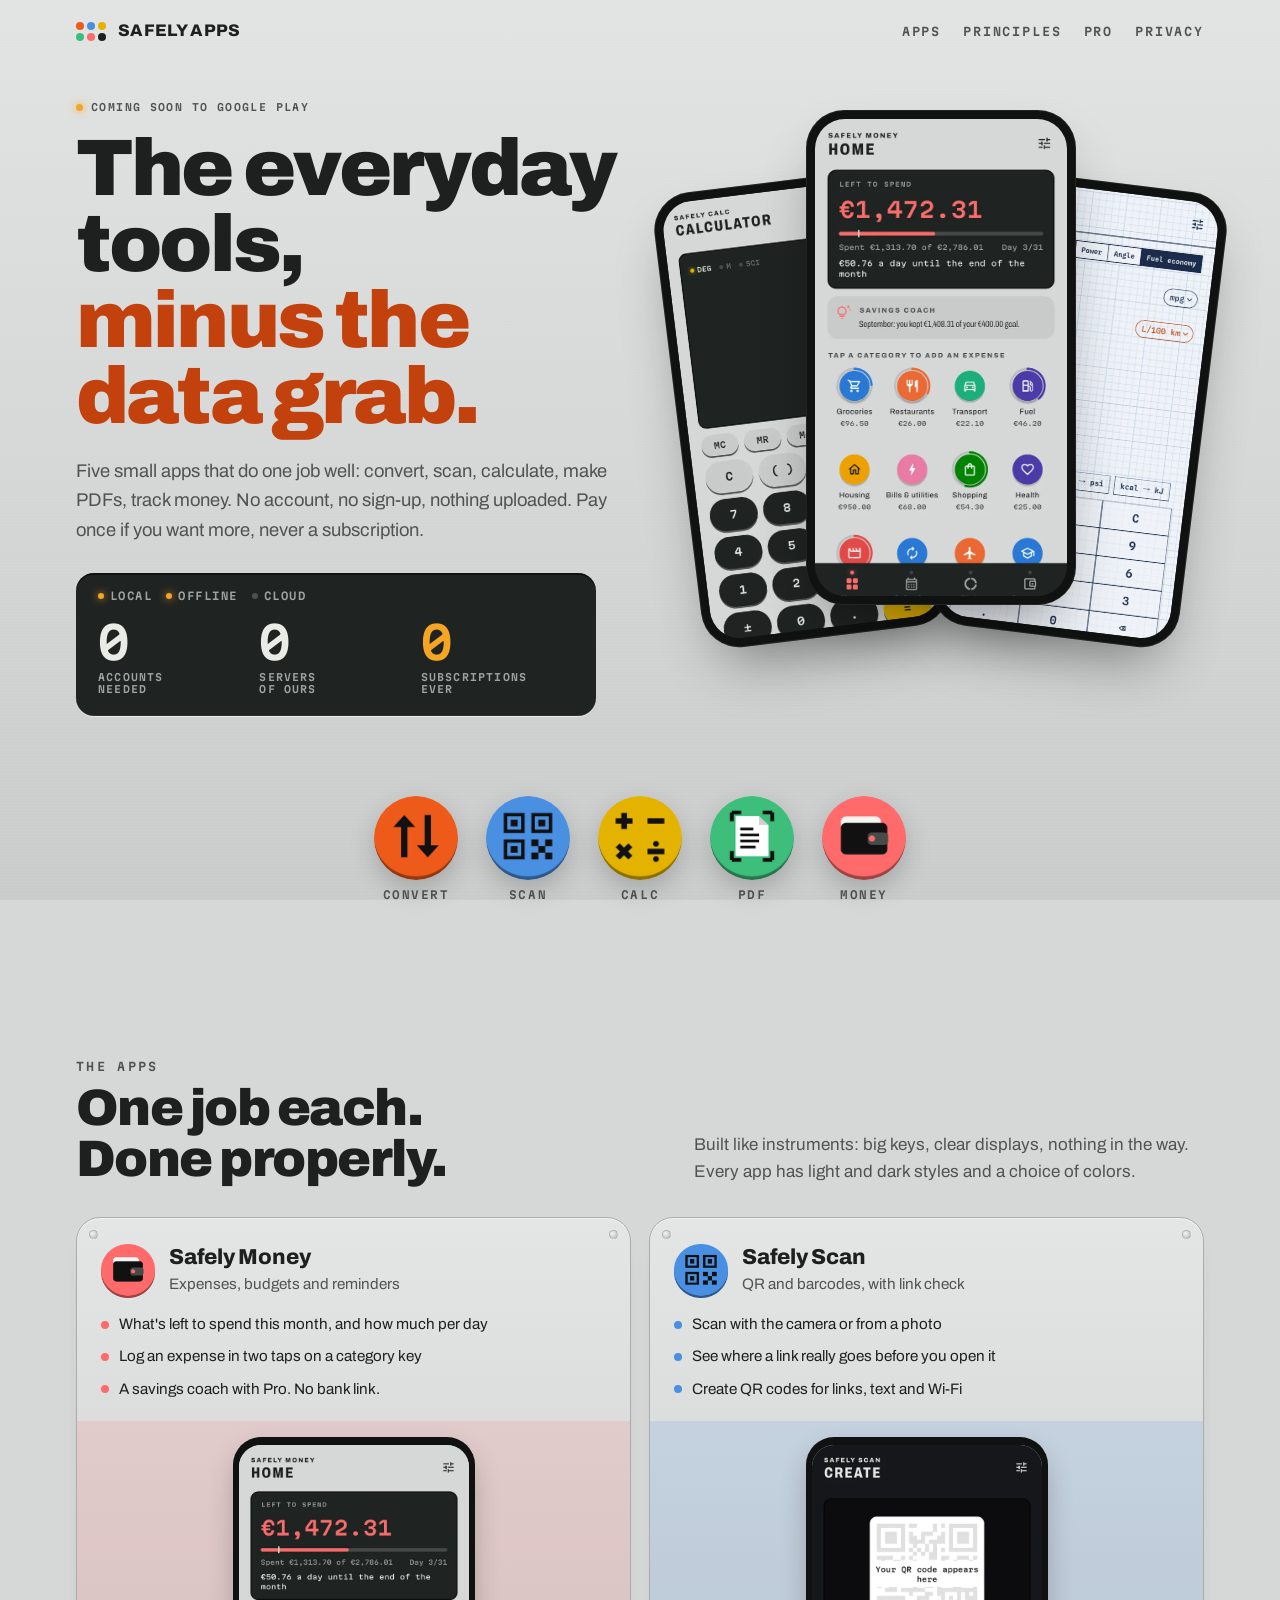
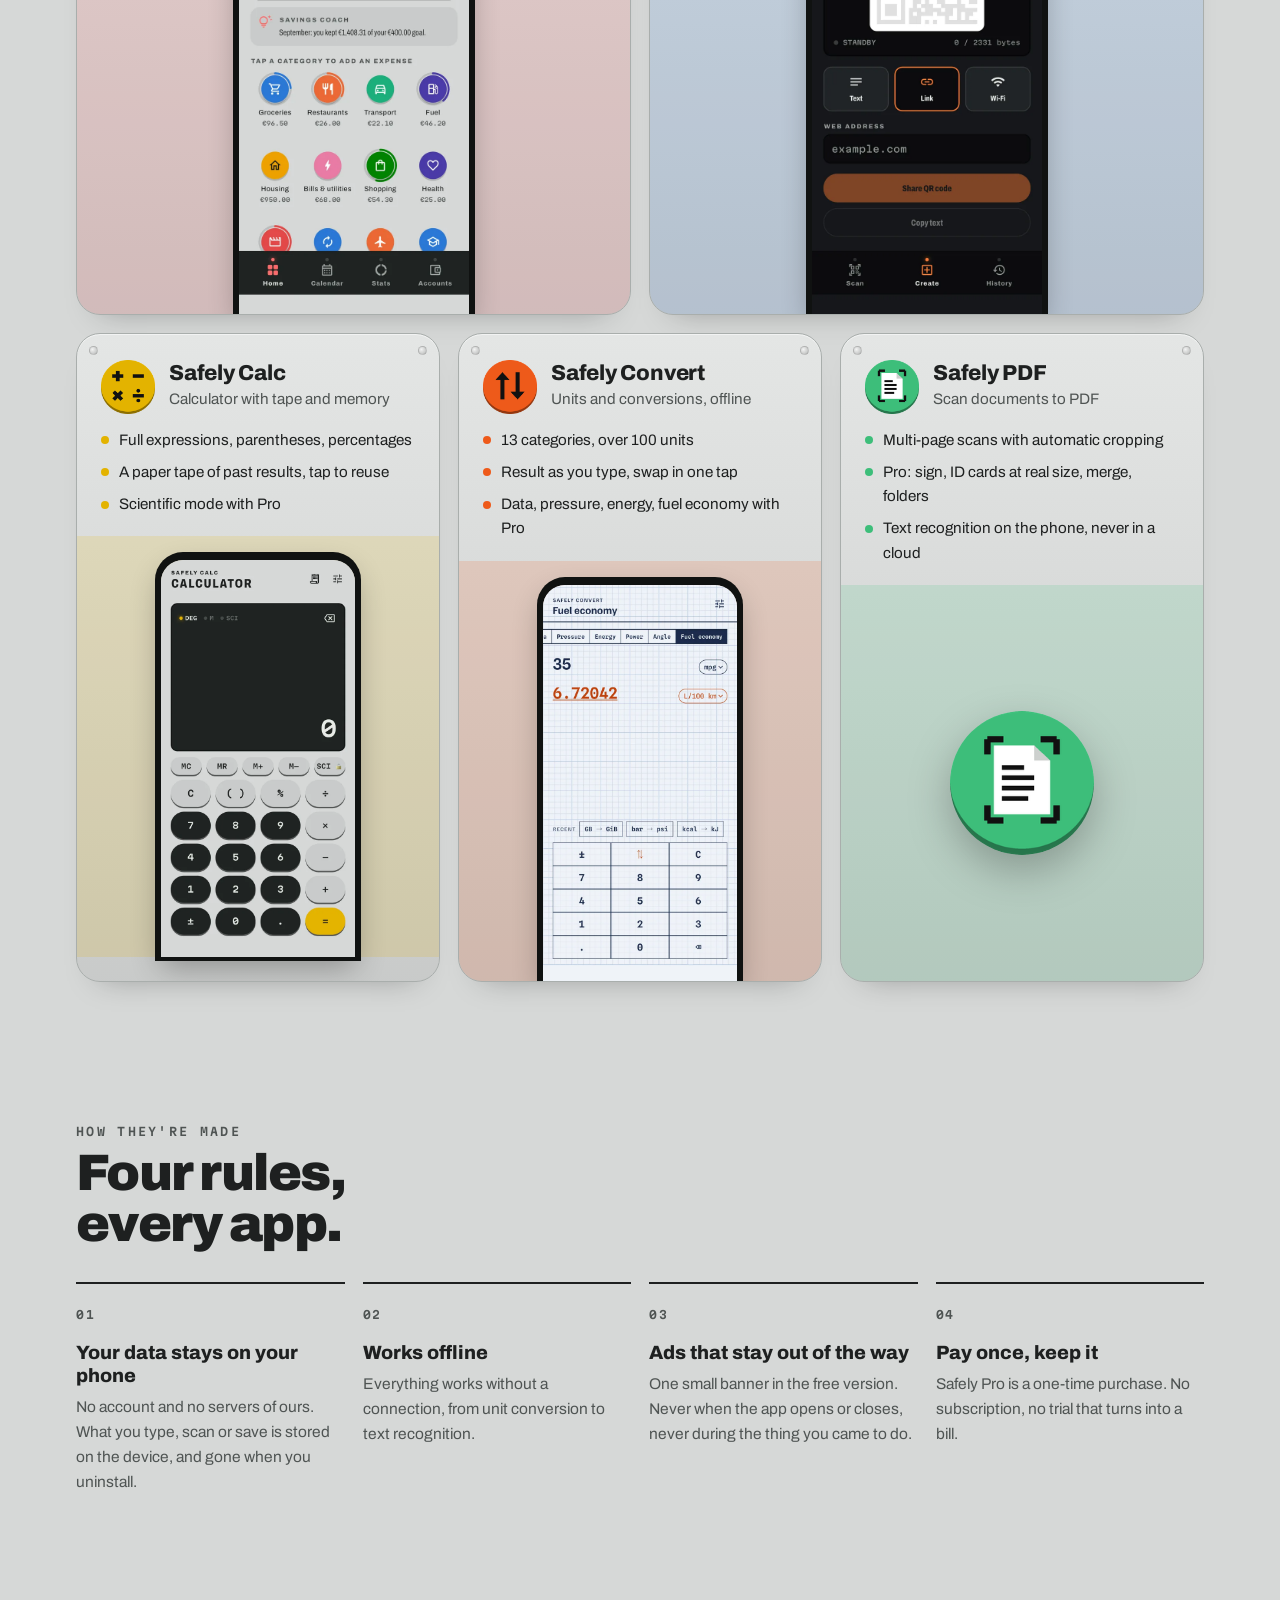
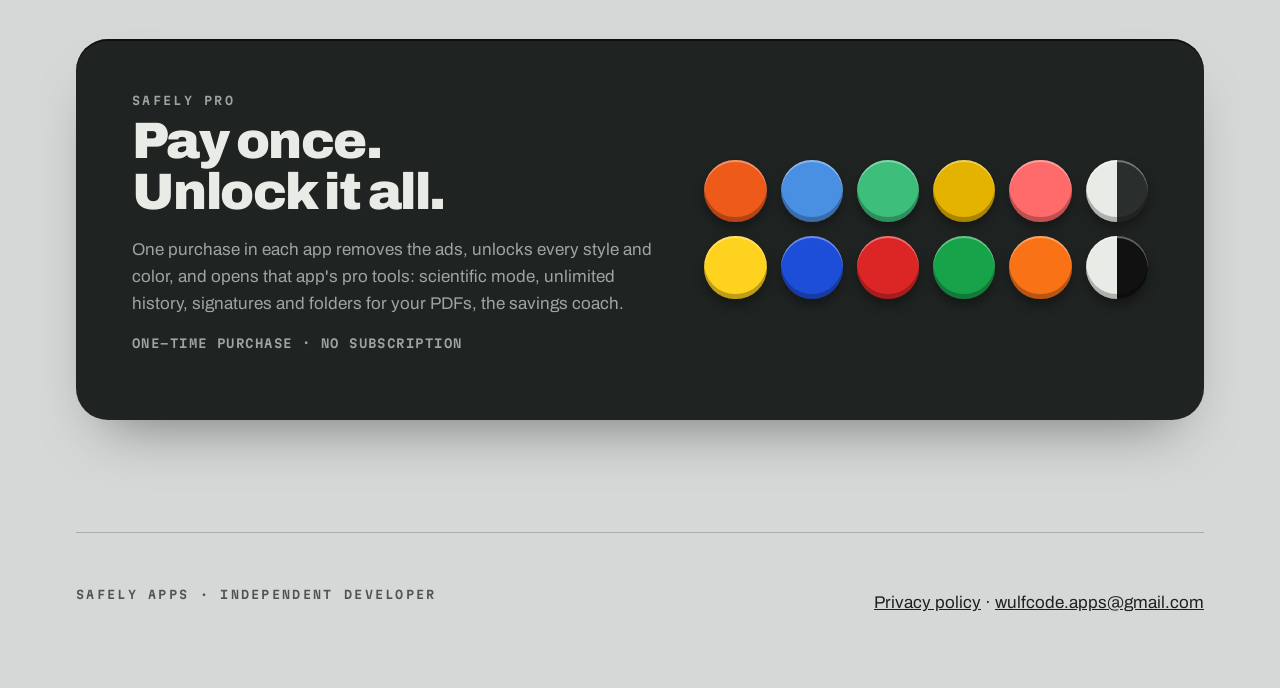
==== commit e6e58366: "Safely PDF: Pro tools Co-authored-by: Isaac <no-reply@databricks.com>" ====
--- a/index.html
+++ b/index.html
@@ -262,8 +262,8 @@
         <div class="id"><img src="img/key-docscan.png" alt=""><div><h3>Safely PDF</h3><p class="tag">Scan documents to PDF</p></div></div>
         <ul>
           <li>Multi-page scans with automatic cropping</li>
+          <li>Pro: sign, ID cards at real size, merge, folders</li>
           <li>Text recognition on the phone, never in a cloud</li>
-          <li>Searchable PDFs and full-text search with Pro</li>
         </ul>
         <div class="shot art" aria-hidden="true"><img src="img/key-docscan.png" alt=""></div>
       </article>
@@ -290,7 +290,7 @@
       <div>
         <p class="eyebrow">Safely Pro</p>
         <h2 id="pro-title">Pay once.<br>Unlock it all.</h2>
-        <p>One purchase in each app removes the ads, unlocks every style and color, and opens that app's pro tools: scientific mode, unlimited history, searchable PDFs, the savings coach.</p>
+        <p>One purchase in each app removes the ads, unlocks every style and color, and opens that app's pro tools: scientific mode, unlimited history, signatures and folders for your PDFs, the savings coach.</p>
         <p class="price">One-time purchase · No subscription</p>
       </div>
       <div class="swatches" aria-hidden="true">
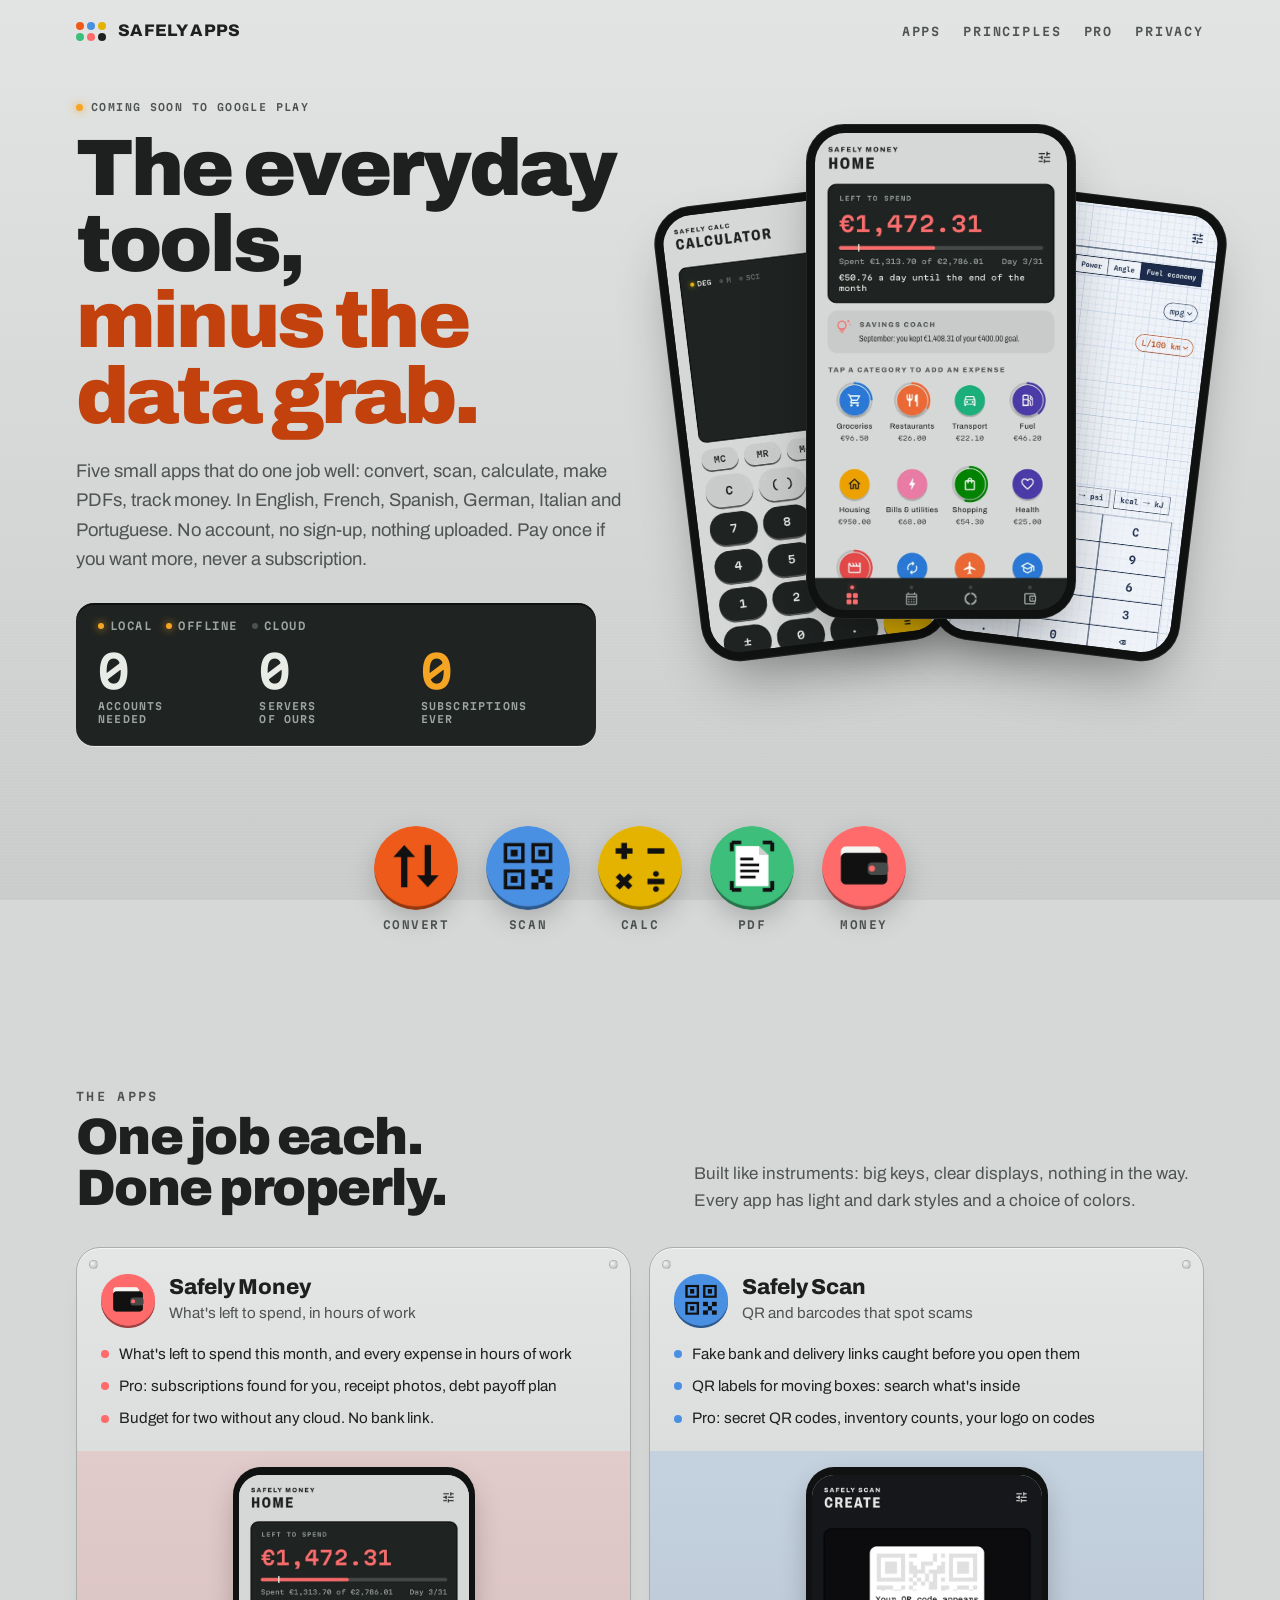
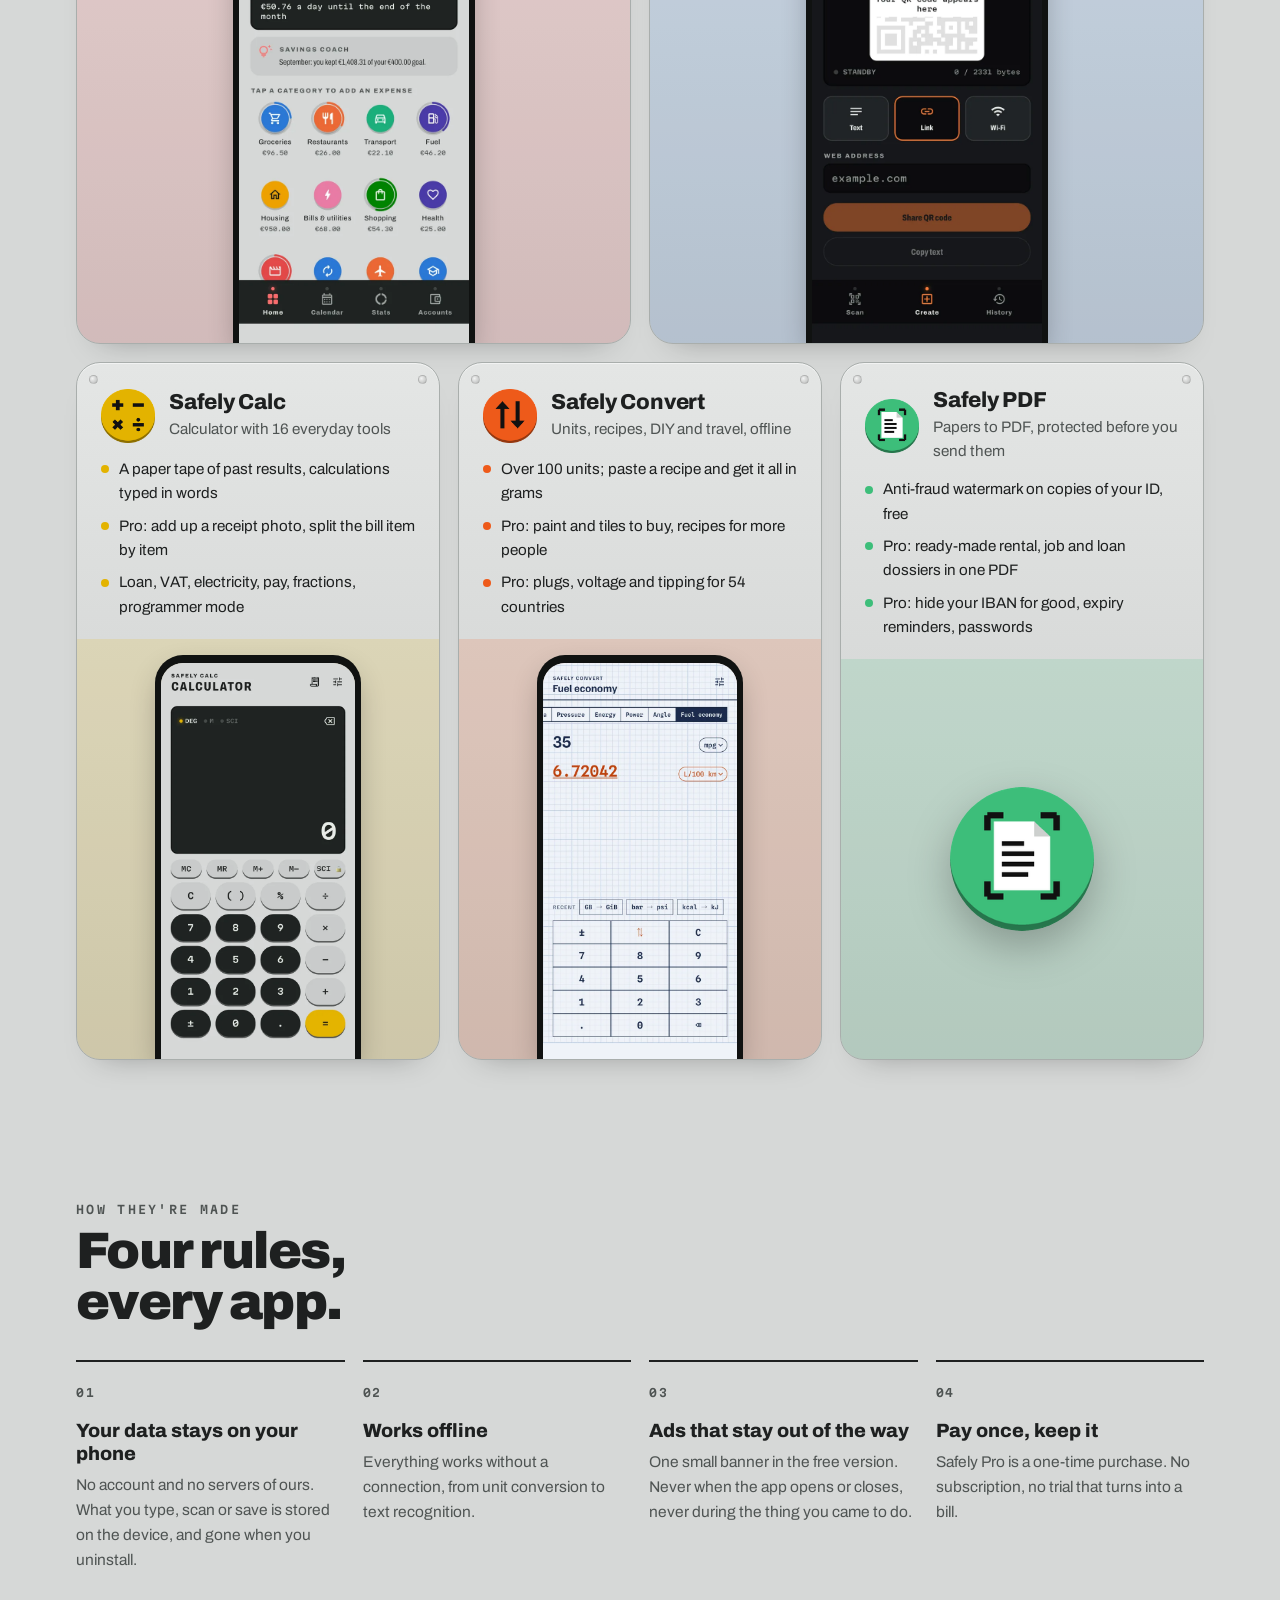
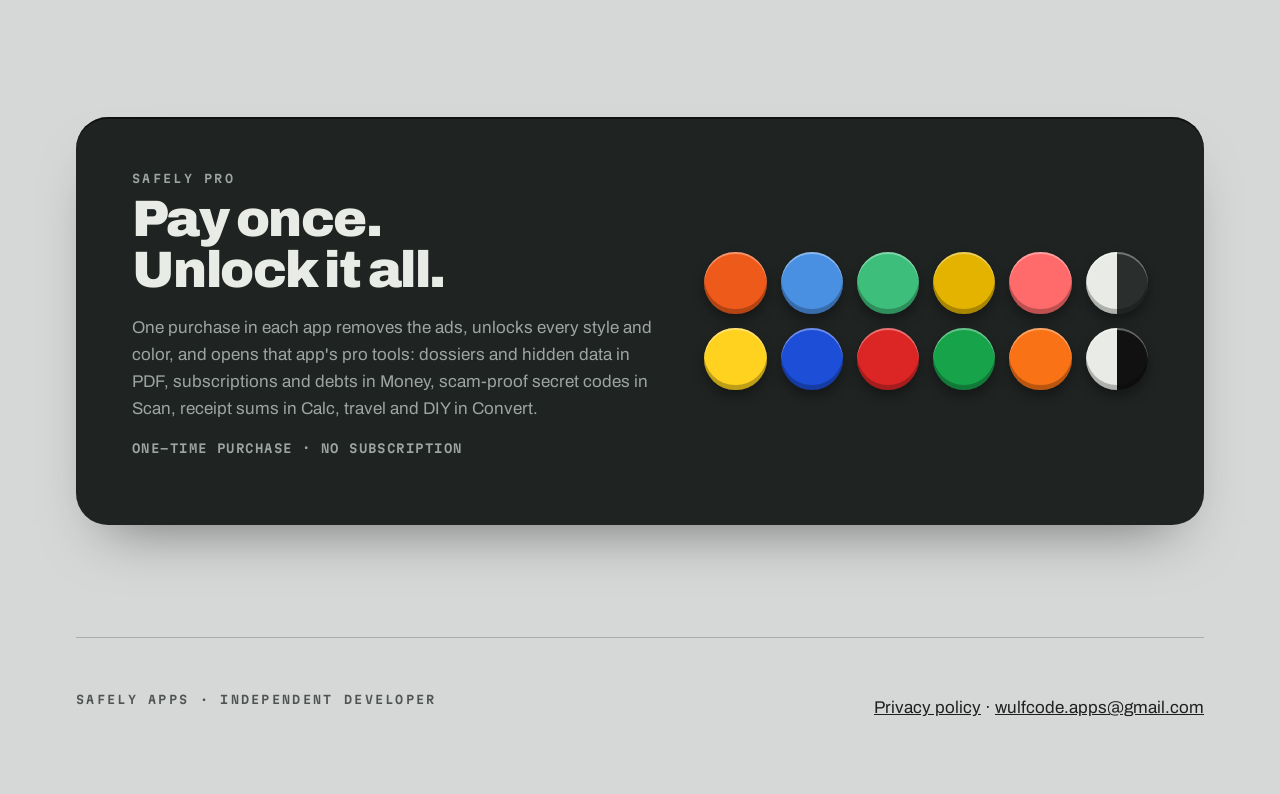
==== commit 14edfb26: "Site: the new features of the five apps, six languages Co-authored-by: Isaac <no-reply@databricks.co" ====
--- a/index.html
+++ b/index.html
@@ -183,7 +183,7 @@
     <div>
       <p class="status">Coming soon to Google Play</p>
       <h1 id="hero-title">The everyday tools,<br><em>minus the data grab.</em></h1>
-      <p class="lede">Five small apps that do one job well: convert, scan, calculate, make PDFs, track money. No account, no sign-up, nothing uploaded. Pay once if you want more, never a subscription.</p>
+      <p class="lede">Five small apps that do one job well: convert, scan, calculate, make PDFs, track money. In English, French, Spanish, German, Italian and Portuguese. No account, no sign-up, nothing uploaded. Pay once if you want more, never a subscription.</p>
       <div class="readout" role="img" aria-label="Accounts needed: zero. Our servers: zero. Subscriptions: zero.">
         <div class="row"><span class="on">LOCAL</span><span class="on">OFFLINE</span><span>CLOUD</span></div>
         <div class="stats">
@@ -219,51 +219,51 @@
 
     <div class="modules">
       <article class="module wide" id="money" style="--c:var(--coral)">
-        <div class="id"><img src="img/key-money.png" alt=""><div><h3>Safely Money</h3><p class="tag">Expenses, budgets and reminders</p></div></div>
-        <ul>
-          <li>What's left to spend this month, and how much per day</li>
-          <li>Log an expense in two taps on a category key</li>
-          <li>A savings coach with Pro. No bank link.</li>
+        <div class="id"><img src="img/key-money.png" alt=""><div><h3>Safely Money</h3><p class="tag">What's left to spend, in hours of work</p></div></div>
+        <ul>
+          <li>What's left to spend this month, and every expense in hours of work</li>
+          <li>Pro: subscriptions found for you, receipt photos, debt payoff plan</li>
+          <li>Budget for two without any cloud. No bank link.</li>
         </ul>
         <div class="shot"><img src="img/money.webp" alt="Safely Money home: left to spend, the savings coach and the category keys" loading="lazy"></div>
       </article>
 
       <article class="module wide" id="scan" style="--c:var(--blue)">
-        <div class="id"><img src="img/key-scanner.png" alt=""><div><h3>Safely Scan</h3><p class="tag">QR and barcodes, with link check</p></div></div>
-        <ul>
-          <li>Scan with the camera or from a photo</li>
-          <li>See where a link really goes before you open it</li>
-          <li>Create QR codes for links, text and Wi-Fi</li>
+        <div class="id"><img src="img/key-scanner.png" alt=""><div><h3>Safely Scan</h3><p class="tag">QR and barcodes that spot scams</p></div></div>
+        <ul>
+          <li>Fake bank and delivery links caught before you open them</li>
+          <li>QR labels for moving boxes: search what's inside</li>
+          <li>Pro: secret QR codes, inventory counts, your logo on codes</li>
         </ul>
         <div class="shot"><img src="img/scanner.webp" alt="Safely Scan: creating a QR code for a link" loading="lazy"></div>
       </article>
 
       <article class="module" id="calc" style="--c:var(--yellow)">
-        <div class="id"><img src="img/key-calculator.png" alt=""><div><h3>Safely Calc</h3><p class="tag">Calculator with tape and memory</p></div></div>
-        <ul>
-          <li>Full expressions, parentheses, percentages</li>
-          <li>A paper tape of past results, tap to reuse</li>
-          <li>Scientific mode with Pro</li>
+        <div class="id"><img src="img/key-calculator.png" alt=""><div><h3>Safely Calc</h3><p class="tag">Calculator with 16 everyday tools</p></div></div>
+        <ul>
+          <li>A paper tape of past results, calculations typed in words</li>
+          <li>Pro: add up a receipt photo, split the bill item by item</li>
+          <li>Loan, VAT, electricity, pay, fractions, programmer mode</li>
         </ul>
         <div class="shot"><img src="img/calculator.webp" alt="Safely Calc keypad and display" loading="lazy"></div>
       </article>
 
       <article class="module" id="convert" style="--c:var(--orange)">
-        <div class="id"><img src="img/key-converter.png" alt=""><div><h3>Safely Convert</h3><p class="tag">Units and conversions, offline</p></div></div>
-        <ul>
-          <li>13 categories, over 100 units</li>
-          <li>Result as you type, swap in one tap</li>
-          <li>Data, pressure, energy, fuel economy with Pro</li>
+        <div class="id"><img src="img/key-converter.png" alt=""><div><h3>Safely Convert</h3><p class="tag">Units, recipes, DIY and travel, offline</p></div></div>
+        <ul>
+          <li>Over 100 units; paste a recipe and get it all in grams</li>
+          <li>Pro: paint and tiles to buy, recipes for more people</li>
+          <li>Pro: plugs, voltage and tipping for 54 countries</li>
         </ul>
         <div class="shot"><img src="img/converter.webp" alt="Safely Convert in the Blueprint style, converting miles per gallon to litres per 100 km" loading="lazy"></div>
       </article>
 
       <article class="module" id="pdf" style="--c:var(--green)">
-        <div class="id"><img src="img/key-docscan.png" alt=""><div><h3>Safely PDF</h3><p class="tag">Scan documents to PDF</p></div></div>
-        <ul>
-          <li>Multi-page scans with automatic cropping</li>
-          <li>Pro: sign, ID cards at real size, merge, folders</li>
-          <li>Text recognition on the phone, never in a cloud</li>
+        <div class="id"><img src="img/key-docscan.png" alt=""><div><h3>Safely PDF</h3><p class="tag">Papers to PDF, protected before you send them</p></div></div>
+        <ul>
+          <li>Anti-fraud watermark on copies of your ID, free</li>
+          <li>Pro: ready-made rental, job and loan dossiers in one PDF</li>
+          <li>Pro: hide your IBAN for good, expiry reminders, passwords</li>
         </ul>
         <div class="shot art" aria-hidden="true"><img src="img/key-docscan.png" alt=""></div>
       </article>
@@ -290,7 +290,7 @@
       <div>
         <p class="eyebrow">Safely Pro</p>
         <h2 id="pro-title">Pay once.<br>Unlock it all.</h2>
-        <p>One purchase in each app removes the ads, unlocks every style and color, and opens that app's pro tools: scientific mode, unlimited history, signatures and folders for your PDFs, the savings coach.</p>
+        <p>One purchase in each app removes the ads, unlocks every style and color, and opens that app's pro tools: dossiers and hidden data in PDF, subscriptions and debts in Money, scam-proof secret codes in Scan, receipt sums in Calc, travel and DIY in Convert.</p>
         <p class="price">One-time purchase · No subscription</p>
       </div>
       <div class="swatches" aria-hidden="true">
